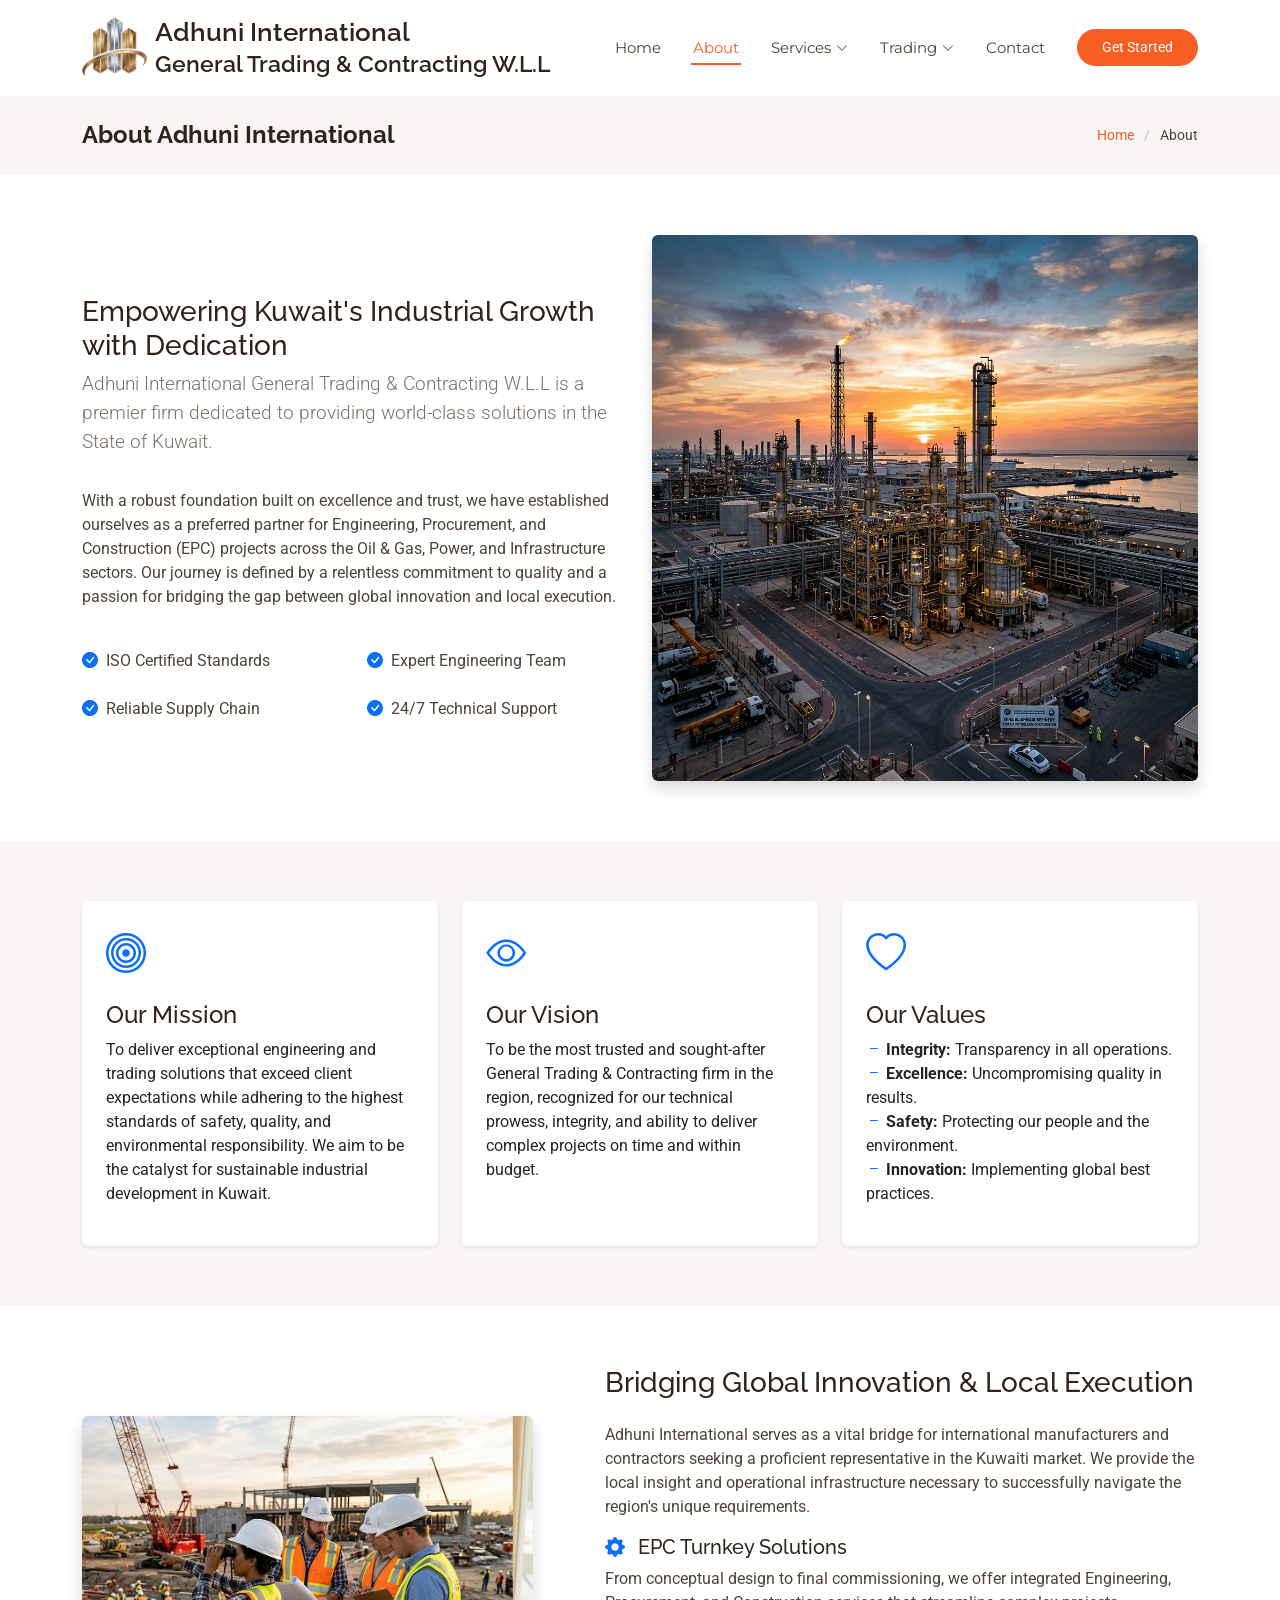
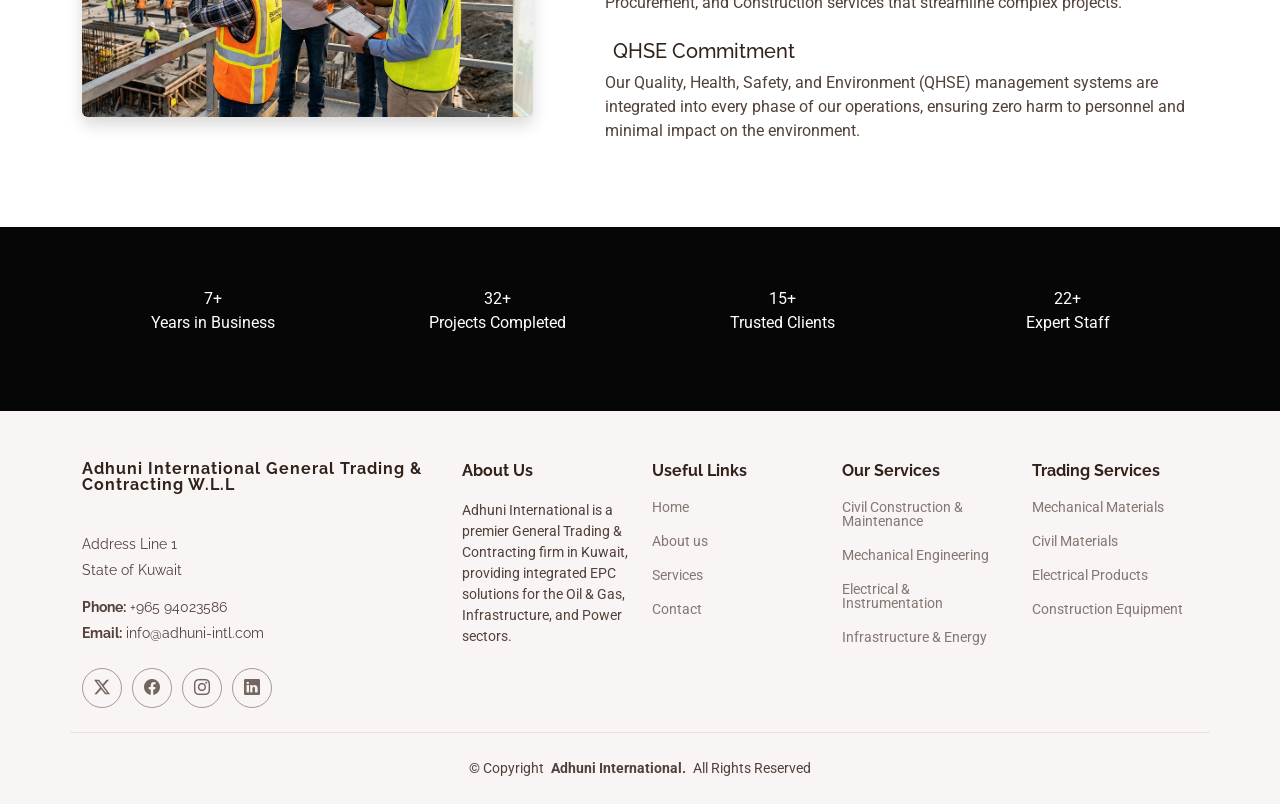
==== about.html @ 14bbf76d "Added About page, services page, contact page, Readme etc." ====
<!DOCTYPE html>
<html lang="en">

<head>
  <meta charset="utf-8">
  <meta content="width=device-width, initial-scale=1.0" name="viewport">
  <title>About Us - Adhuni International</title>
  <meta name="description" content="Learn more about Adhuni International, a premier General Trading & Contracting firm in Kuwait specializing in EPC solutions for Oil & Gas, Infrastructure, and Power sectors.">
  <meta name="keywords" content="About Adhuni International, Kuwait Contracting, EPC Solutions, Oil & Gas Kuwait, Engineering Excellence">

  <!-- Favicons -->
  <link href="assets/img/favicon.png" rel="icon">
  <link href="assets/img/Adhuni International logo icon.png" rel="apple-touch-icon">

  <!-- Fonts -->
  <link href="https://fonts.googleapis.com" rel="preconnect">
  <link href="https://fonts.gstatic.com" rel="preconnect" crossorigin>
  <link href="https://fonts.googleapis.com/css2?family=Roboto:ital,wght@0,100;0,300;0,400;0,500;0,700;0,900;1,100;1,300;1,400;1,500;1,700;1,900&family=Montserrat:ital,wght@0,100;0,200;0,300;0,400;0,500;0,600;0,700;0,800;0,900;1,100;1,200;1,300;1,400;1,500;1,600;1,700;1,800;1,900&family=Raleway:ital,wght@0,100;0,200;0,300;0,400;0,500;0,600;0,700;0,800;0,900;1,100;1,200;1,300;1,400;1,500;1,600;1,700;1,800;1,900&display=swap" rel="stylesheet">

  <!-- Vendor CSS Files -->
  <link href="assets/vendor/bootstrap/css/bootstrap.min.css" rel="stylesheet">
  <link href="assets/vendor/bootstrap-icons/bootstrap-icons.css" rel="stylesheet">
  <link href="assets/vendor/aos/aos.css" rel="stylesheet">
  <link href="assets/vendor/swiper/swiper-bundle.min.css" rel="stylesheet">

  <!-- Main CSS File -->
  <link href="assets/css/main.css" rel="stylesheet">

  <!-- =======================================================
  * Template Name: Scout
  * Template URL: https://bootstrapmade.com/scout-bootstrap-multipurpose-template/
  * Updated: May 05 2025 with Bootstrap v5.3.5
  * Author: BootstrapMade.com
  * License: https://bootstrapmade.com/license/
  ======================================================== -->
</head>

<body class="about-page">

  <header id="header" class="header d-flex align-items-center sticky-top">
    <div class="container-fluid container-xl position-relative d-flex align-items-center">

      <a href="index.html" class="logo d-flex align-items-center me-auto">
        <img src="assets/img/Adhuni International logo icon.png" alt="">
        <h1 class="sitename">Adhuni International <br/> <small>General Trading & Contracting W.L.L</small></h1>
      </a>

      <nav id="navmenu" class="navmenu">
        <ul>
          <li><a href="index.html">Home</a></li>
          <li><a href="about.html" class="active">About</a></li>
          <li class="dropdown"><a href="service-details.html"><span>Services</span> <i class="bi bi-chevron-down toggle-dropdown"></i></a>
            <ul>
              <li><a href="service-details.html#civil">Civil Construction & Maintenance</a></li>
              <li><a href="service-details.html#mechanical">Mechanical & Industrial Engineering</a></li>
              <li><a href="service-details.html#electrical">Electrical & Instrumentation</a></li>
              <li><a href="service-details.html#infrastructure">Infrastructure & Energy</a></li>
            </ul>
          </li>
          <li class="dropdown"><a href="trading.html#how-we-work"><span>Trading</span> <i class="bi bi-chevron-down toggle-dropdown"></i></a>
            <ul>
              <li><a href="trading.html">Mechanical Materials</a></li>
              <li><a href="trading.html">Civil Materials</a></li>
              <li><a href="trading.html">Electrical Products</a></li>
              <li><a href="trading.html">Construction Equipment</a></li>
            </ul>
          </li>
          <li><a href="contact.html">Contact</a></li>
        </ul>
        <i class="mobile-nav-toggle d-xl-none bi bi-list"></i>
      </nav>

      <a class="btn-getstarted" href="contact.html">Get Started</a>

    </div>
  </header>

  <main class="main">

    <!-- Page Title -->
    <div class="page-title light-background">
      <div class="container d-lg-flex justify-content-between align-items-center">
        <h1 class="mb-2 mb-lg-0">About Adhuni International</h1>
        <nav class="breadcrumbs">
          <ol>
            <li><a href="index.html">Home</a></li>
            <li class="current">About</li>
          </ol>
        </nav>
      </div>
    </div><!-- End Page Title -->

    <!-- About Section -->
    <section id="about-details" class="about section">
      <div class="container">
        <div class="row align-items-center gy-5">
          <div class="col-lg-6" data-aos="fade-up" data-aos-delay="100">
            <div class="content">
              <h3>Empowering Kuwait's Industrial Growth with Dedication</h3>
              <p class="lead">Adhuni International General Trading & Contracting W.L.L is a premier firm dedicated to providing world-class solutions in the State of Kuwait.</p>
              <p>With a robust foundation built on excellence and trust, we have established ourselves as a preferred partner for Engineering, Procurement, and Construction (EPC) projects across the Oil & Gas, Power, and Infrastructure sectors. Our journey is defined by a relentless commitment to quality and a passion for bridging the gap between global innovation and local execution.</p>
              
              <div class="row g-4 mt-2">
                <div class="col-md-6">
                  <div class="feature-item d-flex align-items-center">
                    <i class="bi bi-check-circle-fill text-primary me-2"></i>
                    <span>ISO Certified Standards</span>
                  </div>
                </div>
                <div class="col-md-6">
                  <div class="feature-item d-flex align-items-center">
                    <i class="bi bi-check-circle-fill text-primary me-2"></i>
                    <span>Expert Engineering Team</span>
                  </div>
                </div>
                <div class="col-md-6">
                  <div class="feature-item d-flex align-items-center">
                    <i class="bi bi-check-circle-fill text-primary me-2"></i>
                    <span>Reliable Supply Chain</span>
                  </div>
                </div>
                <div class="col-md-6">
                  <div class="feature-item d-flex align-items-center">
                    <i class="bi bi-check-circle-fill text-primary me-2"></i>
                    <span>24/7 Technical Support</span>
                  </div>
                </div>
              </div>
            </div>
          </div>
          <div class="col-lg-6" data-aos="fade-up" data-aos-delay="200">
            <div class="about-image-stack">
              <img src="assets/img/about/about-square-13.webp" alt="Adhuni Infrastructure" class="img-fluid rounded shadow w-100">
            </div>
          </div>
        </div>
      </div>
    </section>

    <!-- Mission & Vision Section -->
    <section id="mission-vision" class="mission-vision section light-background">
      <div class="container">
        <div class="row gy-4">
          <div class="col-lg-4" data-aos="fade-up" data-aos-delay="100">
            <div class="card border-0 shadow-sm h-100 p-4">
              <div class="icon-box mb-3">
                <i class="bi bi-bullseye fs-1 text-primary"></i>
              </div>
              <h4>Our Mission</h4>
              <p>To deliver exceptional engineering and trading solutions that exceed client expectations while adhering to the highest standards of safety, quality, and environmental responsibility. We aim to be the catalyst for sustainable industrial development in Kuwait.</p>
            </div>
          </div>
          <div class="col-lg-4" data-aos="fade-up" data-aos-delay="200">
            <div class="card border-0 shadow-sm h-100 p-4">
              <div class="icon-box mb-3">
                <i class="bi bi-eye fs-1 text-primary"></i>
              </div>
              <h4>Our Vision</h4>
              <p>To be the most trusted and sought-after General Trading & Contracting firm in the region, recognized for our technical prowess, integrity, and ability to deliver complex projects on time and within budget.</p>
            </div>
          </div>
          <div class="col-lg-4" data-aos="fade-up" data-aos-delay="300">
            <div class="card border-0 shadow-sm h-100 p-4">
              <div class="icon-box mb-3">
                <i class="bi bi-heart fs-1 text-primary"></i>
              </div>
              <h4>Our Values</h4>
              <ul class="list-unstyled">
                <li><i class="bi bi-dash text-primary"></i> <strong>Integrity:</strong> Transparency in all operations.</li>
                <li><i class="bi bi-dash text-primary"></i> <strong>Excellence:</strong> Uncompromising quality in results.</li>
                <li><i class="bi bi-dash text-primary"></i> <strong>Safety:</strong> Protecting our people and the environment.</li>
                <li><i class="bi bi-dash text-primary"></i> <strong>Innovation:</strong> Implementing global best practices.</li>
              </ul>
            </div>
          </div>
        </div>
      </div>
    </section>

    <!-- Detailed Overview Section -->
    <section id="detailed-overview" class="section">
        <div class="container">
            <div class="row gy-5 align-items-center">
                <div class="col-lg-5 order-2 order-lg-1" data-aos="fade-right">
                    <img src="assets/img/about/about-15.webp" class="img-fluid rounded shadow" alt="Engineering Support">
                </div>
                <div class="col-lg-7 order-1 order-lg-2" data-aos="fade-left">
                    <div class="ps-lg-5">
                        <h3>Bridging Global Innovation & Local Execution</h3>
                        <div class="divider mb-4"></div>
                        <p>Adhuni International serves as a vital bridge for international manufacturers and contractors seeking a proficient representative in the Kuwaiti market. We provide the local insight and operational infrastructure necessary to successfully navigate the region's unique requirements.</p>
                        
                        <div class="overview-item mb-4">
                            <h5><i class="bi bi-gear-fill text-primary me-2"></i> EPC Turnkey Solutions</h5>
                            <p>From conceptual design to final commissioning, we offer integrated Engineering, Procurement, and Construction services that streamline complex projects.</p>
                        </div>
                        
                        <div class="overview-item mb-4">
                            <h5><i class="bi bi-shield-check-fill text-primary me-2"></i> QHSE Commitment</h5>
                            <p>Our Quality, Health, Safety, and Environment (QHSE) management systems are integrated into every phase of our operations, ensuring zero harm to personnel and minimal impact on the environment.</p>
                        </div>
                    </div>
                </div>
            </div>
        </div>
    </section>

    <!-- Stats Section -->
    <section id="stats" class="stats section dark-background">
      <img src="assets/img/about-square-13.webp" alt="" data-aos="fade-in" style="display: none;">
      <div class="container position-relative" data-aos="fade-up" data-aos-delay="100">
        <div class="row gy-4">
          <div class="col-lg-3 col-md-6">
            <div class="stats-item text-center w-100 h-100">
              <span data-purecounter-start="0" data-purecounter-end="15" data-purecounter-duration="1" class="purecounter"></span>+
              <p>Years in Business</p>
            </div>
          </div>
          <div class="col-lg-3 col-md-6">
            <div class="stats-item text-center w-100 h-100">
              <span data-purecounter-start="0" data-purecounter-end="70" data-purecounter-duration="1" class="purecounter"></span>+
              <p>Projects Completed</p>
            </div>
          </div>
          <div class="col-lg-3 col-md-6">
            <div class="stats-item text-center w-100 h-100">
              <span data-purecounter-start="0" data-purecounter-end="33" data-purecounter-duration="1" class="purecounter"></span>+
              <p>Trusted Clients</p>
            </div>
          </div>
          <div class="col-lg-3 col-md-6">
            <div class="stats-item text-center w-100 h-100">
              <span data-purecounter-start="0" data-purecounter-end="50" data-purecounter-duration="1" class="purecounter"></span>+
              <p>Expert Staff</p>
            </div>
          </div>
        </div>
      </div>
    </section>

  </main>

  <footer id="footer" class="footer position-relative light-background">

    <div class="container footer-top">
      <div class="row gy-4">
        <div class="col-lg-4 col-md-6 footer-about">
          <a href="index.html" class="logo d-flex align-items-center">
            <span class="sitename" style="font-size: medium;">Adhuni International General Trading & Contracting W.L.L</span>
          </a>
          <div class="footer-contact pt-3">
            <p>Address Line 1</p>
            <p>State of Kuwait</p>
            <p class="mt-3"><strong>Phone:</strong> <span>+965 94023586</span></p>
            <p><strong>Email:</strong> <span>info@adhuni-intl.com</span></p>
          </div>
          <div class="social-links d-flex mt-4">
            <a href=""><i class="bi bi-twitter-x"></i></a>
            <a href=""><i class="bi bi-facebook"></i></a>
            <a href=""><i class="bi bi-instagram"></i></a>
            <a href=""><i class="bi bi-linkedin"></i></a>
          </div>
        </div>

        <div class="col-lg-2 col-md-3 footer-links">
          <h4>About Us</h4>
          <p>Adhuni International is a premier General Trading & Contracting firm in Kuwait, providing integrated EPC solutions for the Oil & Gas, Infrastructure, and Power sectors.</p>
        </div>

        <div class="col-lg-2 col-md-3 footer-links">
          <h4>Useful Links</h4>
          <ul>
            <li><a href="index.html">Home</a></li>
            <li><a href="about.html">About us</a></li>
            <li><a href="service-details.html">Services</a></li>
            <li><a href="index.html#contact">Contact</a></li>
          </ul>
        </div>

        <div class="col-lg-2 col-md-3 footer-links">
          <h4>Our Services</h4>
          <ul>
            <li><a href="service-details.html#civil">Civil Construction & Maintenance</a></li>
            <li><a href="service-details.html#mechanical">Mechanical Engineering</a></li>
            <li><a href="service-details.html#electrical">Electrical & Instrumentation</a></li>
            <li><a href="service-details.html#infrastructure">Infrastructure & Energy</a></li>
          </ul>
        </div>

        <div class="col-lg-2 col-md-3 footer-links">
          <h4>Trading Services</h4>
          <ul>
            <li><a href="trading.html">Mechanical Materials</a></li>
            <li><a href="trading.html">Civil Materials</a></li>
            <li><a href="trading.html">Electrical Products</a></li>
            <li><a href="trading.html">Construction Equipment</a></li>
          </ul>
        </div>

      </div>
    </div>

    <div class="container copyright text-center mt-4">
      <p>© <span>Copyright</span> <strong class="px-1 sitename">Adhuni International.</strong> <span>All Rights Reserved</span></p>
    </div>

  </footer>

  <!-- Scroll Top -->
  <a href="#" id="scroll-top" class="scroll-top d-flex align-items-center justify-content-center"><i class="bi bi-arrow-up-short"></i></a>

  <!-- Vendor JS Files -->
  <script src="assets/vendor/bootstrap/js/bootstrap.bundle.min.js"></script>
  <script src="assets/vendor/php-email-form/validate.js"></script>
  <script src="assets/vendor/aos/aos.js"></script>
  <script src="assets/vendor/purecounter/purecounter_vanilla.js"></script>
  <script src="assets/vendor/swiper/swiper-bundle.min.js"></script>

  <!-- Main JS File -->
  <script src="assets/js/main.js"></script>

</body>

</html>
---- assets/css/main.css ----
/**
* Template Name: Scout
* Template URL: https://bootstrapmade.com/scout-bootstrap-multipurpose-template/
* Updated: May 05 2025 with Bootstrap v5.3.5
* Author: BootstrapMade.com
* License: https://bootstrapmade.com/license/
*/

/*--------------------------------------------------------------
# Font & Color Variables
# Help: https://bootstrapmade.com/color-system/
--------------------------------------------------------------*/
/* Fonts */
:root {
  --default-font: "Roboto",  system-ui, -apple-system, "Segoe UI", Roboto, "Helvetica Neue", Arial, "Noto Sans", "Liberation Sans", sans-serif, "Apple Color Emoji", "Segoe UI Emoji", "Segoe UI Symbol", "Noto Color Emoji";
  --heading-font: "Raleway",  sans-serif;
  --nav-font: "Montserrat",  sans-serif;
}

/* Global Colors - The following color variables are used throughout the website. Updating them here will change the color scheme of the entire website */
:root { 
  --background-color: #ffffff; /* Background color for the entire website, including individual sections */
  --default-color: #52413a; /* Default color used for the majority of the text content across the entire website */
  --heading-color: #31221c; /* Color for headings, subheadings and title throughout the website */
  --accent-color: #f85d23; /* Accent color that represents your brand on the website. It's used for buttons, links, and other elements that need to stand out */
  --surface-color: #ffffff; /* The surface color is used as a background of boxed elements within sections, such as cards, icon boxes, or other elements that require a visual separation from the global background. */
  --contrast-color: #ffffff; /* Contrast color for text, ensuring readability against backgrounds of accent, heading, or default colors. */
}

/* Nav Menu Colors - The following color variables are used specifically for the navigation menu. They are separate from the global colors to allow for more customization options */
:root {
  --nav-color: #52413a;  /* The default color of the main navmenu links */
  --nav-hover-color: #f85d23; /* Applied to main navmenu links when they are hovered over or active */
  --nav-mobile-background-color: #ffffff; /* Used as the background color for mobile navigation menu */
  --nav-dropdown-background-color: #ffffff; /* Used as the background color for dropdown items that appear when hovering over primary navigation items */
  --nav-dropdown-color: #52413a; /* Used for navigation links of the dropdown items in the navigation menu. */
  --nav-dropdown-hover-color: #f85d23; /* Similar to --nav-hover-color, this color is applied to dropdown navigation links when they are hovered over. */
}

/* Color Presets - These classes override global colors when applied to any section or element, providing reuse of the sam color scheme. */

.light-background {
  --background-color: #f8f5f4;
  --surface-color: #ffffff;
}

.dark-background {
  --background-color: #060606;
  --default-color: #ffffff;
  --heading-color: #ffffff;
  --surface-color: #343333;
  --contrast-color: #ffffff;
}

/* Smooth scroll */
:root {
  scroll-behavior: smooth;
}

/*--------------------------------------------------------------
# General Styling & Shared Classes
--------------------------------------------------------------*/
body {
  color: var(--default-color);
  background-color: var(--background-color);
  font-family: var(--default-font);
}

a {
  color: var(--accent-color);
  text-decoration: none;
  transition: 0.3s;
}

a:hover {
  color: color-mix(in srgb, var(--accent-color), transparent 25%);
  text-decoration: none;
}

h1,
h2,
h3,
h4,
h5,
h6 {
  color: var(--heading-color);
  font-family: var(--heading-font);
}

/* PHP Email Form Messages
------------------------------*/
.php-email-form .error-message {
  display: none;
  background: #df1529;
  color: #ffffff;
  text-align: left;
  padding: 15px;
  margin-bottom: 24px;
  font-weight: 600;
}

.php-email-form .sent-message {
  display: none;
  color: #ffffff;
  background: #059652;
  text-align: center;
  padding: 15px;
  margin-bottom: 24px;
  font-weight: 600;
}

.php-email-form .loading {
  display: none;
  background: var(--surface-color);
  text-align: center;
  padding: 15px;
  margin-bottom: 24px;
}

.php-email-form .loading:before {
  content: "";
  display: inline-block;
  border-radius: 50%;
  width: 24px;
  height: 24px;
  margin: 0 10px -6px 0;
  border: 3px solid var(--accent-color);
  border-top-color: var(--surface-color);
  animation: php-email-form-loading 1s linear infinite;
}

@keyframes php-email-form-loading {
  0% {
    transform: rotate(0deg);
  }

  100% {
    transform: rotate(360deg);
  }
}

/*--------------------------------------------------------------
# Global Header
--------------------------------------------------------------*/
.header {
  color: var(--default-color);
  background-color: var(--background-color);
  padding: 15px 0;
  transition: all 0.5s;
  z-index: 997;
}

.header .logo {
  line-height: 1;
}

.header .logo img {
  max-height: 66px;
  margin-right: 8px;
}

.header .logo h1 {
  font-size: 26px;
  margin: 0;
  font-weight: 600;
  color: var(--heading-color);
}

.header .btn-getstarted,
.header .btn-getstarted:focus {
  color: var(--contrast-color);
  background: var(--accent-color);
  font-size: 14px;
  padding: 8px 25px;
  margin: 0 0 0 30px;
  border-radius: 50px;
  transition: 0.3s;
}

.header .btn-getstarted:hover,
.header .btn-getstarted:focus:hover {
  color: var(--contrast-color);
  background: color-mix(in srgb, var(--accent-color), transparent 15%);
}

@media (max-width: 1200px) {
  .header .logo {
    order: 1;
  }

  .header .btn-getstarted {
    order: 2;
    margin: 0 15px 0 0;
    padding: 6px 15px;
  }

  .header .navmenu {
    order: 3;
  }
}

/* Global Header on Scroll
------------------------------*/
.scrolled .header {
  --background-color: rgba(244, 239, 237, 0.95);
}

/*--------------------------------------------------------------
# Navigation Menu
--------------------------------------------------------------*/
/* Desktop Navigation */
@media (min-width: 1200px) {
  .navmenu {
    padding: 0;
  }

  .navmenu ul {
    margin: 0;
    padding: 0;
    display: flex;
    list-style: none;
    align-items: center;
  }

  .navmenu li {
    position: relative;
  }

  .navmenu>ul>li {
    white-space: nowrap;
    padding: 15px 14px;
  }

  .navmenu>ul>li:last-child {
    padding-right: 0;
  }

  .navmenu a,
  .navmenu a:focus {
    color: var(--nav-color);
    font-size: 15px;
    padding: 0 2px;
    font-family: var(--nav-font);
    font-weight: 400;
    display: flex;
    align-items: center;
    justify-content: space-between;
    white-space: nowrap;
    transition: 0.3s;
    position: relative;
  }

  .navmenu a i,
  .navmenu a:focus i {
    font-size: 12px;
    line-height: 0;
    margin-left: 5px;
    transition: 0.3s;
  }

  .navmenu>ul>li>a:before {
    content: "";
    position: absolute;
    width: 100%;
    height: 2px;
    bottom: -6px;
    left: 0;
    background-color: var(--accent-color);
    visibility: hidden;
    width: 0px;
    transition: all 0.3s ease-in-out 0s;
  }

  .navmenu a:hover:before,
  .navmenu li:hover>a:before,
  .navmenu .active:before {
    visibility: visible;
    width: 100%;
  }

  .navmenu li:hover>a,
  .navmenu .active,
  .navmenu .active:focus {
    color: var(--nav-hover-color);
  }

  .navmenu .dropdown ul {
    margin: 0;
    padding: 10px 0;
    background: var(--nav-dropdown-background-color);
    display: block;
    position: absolute;
    visibility: hidden;
    left: 14px;
    top: 130%;
    opacity: 0;
    transition: 0.3s;
    border-radius: 4px;
    z-index: 99;
    box-shadow: 0px 0px 30px rgba(0, 0, 0, 0.1);
  }

  .navmenu .dropdown ul li {
    min-width: 200px;
  }

  .navmenu .dropdown ul a {
    padding: 10px 20px;
    font-size: 15px;
    text-transform: none;
    color: var(--nav-dropdown-color);
  }

  .navmenu .dropdown ul a i {
    font-size: 12px;
  }

  .navmenu .dropdown ul a:hover,
  .navmenu .dropdown ul .active:hover,
  .navmenu .dropdown ul li:hover>a {
    color: var(--nav-dropdown-hover-color);
  }

  .navmenu .dropdown:hover>ul {
    opacity: 1;
    top: 100%;
    visibility: visible;
  }

  .navmenu .dropdown .dropdown ul {
    top: 0;
    left: -90%;
    visibility: hidden;
  }

  .navmenu .dropdown .dropdown:hover>ul {
    opacity: 1;
    top: 0;
    left: -100%;
    visibility: visible;
  }
}

/* Mobile Navigation */
@media (max-width: 1199px) {
  .mobile-nav-toggle {
    color: var(--nav-color);
    font-size: 28px;
    line-height: 0;
    margin-right: 10px;
    cursor: pointer;
    transition: color 0.3s;
  }

  .navmenu {
    padding: 0;
    z-index: 9997;
  }

  .navmenu ul {
    display: none;
    list-style: none;
    position: absolute;
    inset: 60px 20px 20px 20px;
    padding: 10px 0;
    margin: 0;
    border-radius: 6px;
    background-color: var(--nav-mobile-background-color);
    border: 1px solid color-mix(in srgb, var(--default-color), transparent 90%);
    box-shadow: none;
    overflow-y: auto;
    transition: 0.3s;
    z-index: 9998;
  }

  .navmenu a,
  .navmenu a:focus {
    color: var(--nav-dropdown-color);
    padding: 10px 20px;
    font-family: var(--nav-font);
    font-size: 17px;
    font-weight: 500;
    display: flex;
    align-items: center;
    justify-content: space-between;
    white-space: nowrap;
    transition: 0.3s;
  }

  .navmenu a i,
  .navmenu a:focus i {
    font-size: 12px;
    line-height: 0;
    margin-left: 5px;
    width: 30px;
    height: 30px;
    display: flex;
    align-items: center;
    justify-content: center;
    border-radius: 50%;
    transition: 0.3s;
    background-color: color-mix(in srgb, var(--accent-color), transparent 90%);
  }

  .navmenu a i:hover,
  .navmenu a:focus i:hover {
    background-color: var(--accent-color);
    color: var(--contrast-color);
  }

  .navmenu a:hover,
  .navmenu .active,
  .navmenu .active:focus {
    color: var(--nav-dropdown-hover-color);
  }

  .navmenu .active i,
  .navmenu .active:focus i {
    background-color: var(--accent-color);
    color: var(--contrast-color);
    transform: rotate(180deg);
  }

  .navmenu .dropdown ul {
    position: static;
    display: none;
    z-index: 99;
    padding: 10px 0;
    margin: 10px 20px;
    background-color: var(--nav-dropdown-background-color);
    transition: all 0.5s ease-in-out;
  }

  .navmenu .dropdown ul ul {
    background-color: rgba(33, 37, 41, 0.1);
  }

  .navmenu .dropdown>.dropdown-active {
    display: block;
    background-color: rgba(33, 37, 41, 0.03);
  }

  .mobile-nav-active {
    overflow: hidden;
  }

  .mobile-nav-active .mobile-nav-toggle {
    color: #fff;
    position: absolute;
    font-size: 32px;
    top: 15px;
    right: 15px;
    margin-right: 0;
    z-index: 9999;
  }

  .mobile-nav-active .navmenu {
    position: fixed;
    overflow: hidden;
    inset: 0;
    background: rgba(33, 37, 41, 0.8);
    transition: 0.3s;
  }

  .mobile-nav-active .navmenu>ul {
    display: block;
  }
}

/*--------------------------------------------------------------
# Global Footer
--------------------------------------------------------------*/
.footer {
  color: var(--default-color);
  background-color: var(--background-color);
  font-size: 14px;
  position: relative;
}

.footer .footer-top {
  padding-top: 50px;
}

.footer .footer-about .logo {
  line-height: 1;
  margin-bottom: 25px;
}

.footer .footer-about .logo img {
  max-height: 40px;
  margin-right: 6px;
}

.footer .footer-about .logo span {
  color: var(--heading-color);
  font-family: var(--heading-font);
  font-size: 26px;
  font-weight: 700;
  letter-spacing: 1px;
}

.footer .footer-about p {
  font-size: 14px;
  font-family: var(--heading-font);
}

.footer .social-links a {
  display: flex;
  align-items: center;
  justify-content: center;
  width: 40px;
  height: 40px;
  border-radius: 50%;
  border: 1px solid color-mix(in srgb, var(--default-color), transparent 50%);
  font-size: 16px;
  color: color-mix(in srgb, var(--default-color), transparent 20%);
  margin-right: 10px;
  transition: 0.3s;
}

.footer .social-links a:hover {
  color: var(--accent-color);
  border-color: var(--accent-color);
}

.footer h4 {
  font-size: 16px;
  font-weight: bold;
  position: relative;
  padding-bottom: 12px;
}

.footer .footer-links {
  margin-bottom: 30px;
}

.footer .footer-links ul {
  list-style: none;
  padding: 0;
  margin: 0;
}

.footer .footer-links ul i {
  padding-right: 2px;
  font-size: 12px;
  line-height: 0;
}

.footer .footer-links ul li {
  padding: 10px 0;
  display: flex;
  align-items: center;
}

.footer .footer-links ul li:first-child {
  padding-top: 0;
}

.footer .footer-links ul a {
  color: color-mix(in srgb, var(--default-color), transparent 30%);
  display: inline-block;
  line-height: 1;
}

.footer .footer-links ul a:hover {
  color: var(--accent-color);
}

.footer .footer-contact p {
  margin-bottom: 5px;
}

.footer .copyright {
  padding: 25px 0;
  border-top: 1px solid color-mix(in srgb, var(--default-color), transparent 90%);
}

.footer .copyright p {
  margin-bottom: 0;
}

.footer .credits {
  margin-top: 8px;
  font-size: 13px;
}

/*--------------------------------------------------------------
# Scroll Top Button
--------------------------------------------------------------*/
.scroll-top {
  position: fixed;
  visibility: hidden;
  opacity: 0;
  right: 15px;
  bottom: -15px;
  z-index: 99999;
  background-color: var(--accent-color);
  width: 44px;
  height: 44px;
  border-radius: 50px;
  transition: all 0.4s;
}

.scroll-top i {
  font-size: 24px;
  color: var(--contrast-color);
  line-height: 0;
}

.scroll-top:hover {
  background-color: color-mix(in srgb, var(--accent-color), transparent 20%);
  color: var(--contrast-color);
}

.scroll-top.active {
  visibility: visible;
  opacity: 1;
  bottom: 15px;
}

/*--------------------------------------------------------------
# Disable aos animation delay on mobile devices
--------------------------------------------------------------*/
@media screen and (max-width: 768px) {
  [data-aos-delay] {
    transition-delay: 0 !important;
  }
}

/*--------------------------------------------------------------
# Global Page Titles & Breadcrumbs
--------------------------------------------------------------*/
.page-title {
  color: var(--default-color);
  background-color: var(--background-color);
  padding: 25px 0;
  position: relative;
}

.page-title h1 {
  font-size: 24px;
  font-weight: 700;
}

.page-title .breadcrumbs ol {
  display: flex;
  flex-wrap: wrap;
  list-style: none;
  padding: 0;
  margin: 0;
  font-size: 14px;
  font-weight: 400;
}

.page-title .breadcrumbs ol li+li {
  padding-left: 10px;
}

.page-title .breadcrumbs ol li+li::before {
  content: "/";
  display: inline-block;
  padding-right: 10px;
  color: color-mix(in srgb, var(--default-color), transparent 70%);
}

/*--------------------------------------------------------------
# Global Sections
--------------------------------------------------------------*/
section,
.section {
  color: var(--default-color);
  background-color: var(--background-color);
  padding: 60px 0;
  scroll-margin-top: 82px;
  overflow: clip;
}

@media (max-width: 1199px) {

  section,
  .section {
    scroll-margin-top: 63px;
  }
}

/*--------------------------------------------------------------
# Global Section Titles
--------------------------------------------------------------*/
.section-title {
  text-align: center;
  padding-bottom: 60px;
  position: relative;
}

.section-title h2 {
  font-size: 32px;
  font-weight: 700;
  margin-bottom: 20px;
  padding-bottom: 20px;
  position: relative;
}

.section-title h2:after {
  content: "";
  position: absolute;
  display: block;
  width: 50px;
  height: 3px;
  background: var(--accent-color);
  left: 0;
  right: 0;
  bottom: 0;
  margin: auto;
}

.section-title p {
  margin-bottom: 0;
}

/*--------------------------------------------------------------
# Hero Section
--------------------------------------------------------------*/
.hero {
  padding: 80px 0;
}

.hero .hero-content {
  margin-bottom: 2rem;
}

@media (min-width: 992px) {
  .hero .hero-content {
    margin-bottom: 0;
  }
}

.hero .hero-tag {
  display: inline-flex;
  align-items: center;
  background-color: color-mix(in srgb, var(--accent-color), transparent 90%);
  padding: 0.5rem 1rem;
  border-radius: 50px;
  margin-bottom: 1rem;
}

.hero .hero-tag i {
  color: var(--accent-color);
  margin-right: 0.5rem;
}

.hero .hero-tag span {
  color: var(--accent-color);
  font-weight: 600;
}

.hero h1 {
  font-size: 2.5rem;
  font-weight: 700;
  margin-bottom: 1rem;
}

.hero h1 .highlight {
  color: var(--accent-color);
}

@media (min-width: 992px) {
  .hero h1 {
    font-size: 3.5rem;
  }
}

.hero .lead {
  color: color-mix(in srgb, var(--default-color), transparent 25%);
  margin-bottom: 1.5rem;
}

.hero .hero-features {
  list-style: none;
  padding-left: 0;
  margin-bottom: 2rem;
}

.hero .hero-features li {
  margin-bottom: 0.5rem;
  display: flex;
  align-items: center;
}

.hero .hero-features li i {
  color: var(--accent-color);
  margin-right: 0.5rem;
}

.hero .hero-cta {
  display: flex;
  flex-wrap: wrap;
  gap: 1rem;
}

.hero .hero-cta .btn-primary {
  background-color: var(--accent-color);
  border-color: var(--accent-color);
  color: var(--contrast-color);
  padding: 0.75rem 1.5rem;
  font-weight: 600;
  transition: all 0.3s ease;
}

.hero .hero-cta .btn-primary:hover {
  background-color: color-mix(in srgb, var(--accent-color), black 10%);
  border-color: color-mix(in srgb, var(--accent-color), black 10%);
}

.hero .hero-cta .btn-link {
  color: var(--heading-color);
  font-weight: 600;
  text-decoration: none;
  display: inline-flex;
  align-items: center;
}

.hero .hero-cta .btn-link i {
  margin-right: 0.5rem;
}

.hero .hero-cta .btn-link:hover {
  color: var(--accent-color);
}

.hero .hero-image-wrapper {
  position: relative;
  padding: 0 40px;
}

.hero .hero-image-wrapper .hero-image {
  border-radius: 10px;
}

.hero .hero-image-wrapper .stat-card {
  position: absolute;
  background-color: var(--surface-color);
  padding: 1rem;
  border-radius: 8px;
  box-shadow: 0 5px 15px rgba(0, 0, 0, 0.1);
  display: flex;
  flex-direction: column;
  align-items: flex-start;
  min-width: 150px;
}

.hero .hero-image-wrapper .stat-card.top-right {
  top: 40px;
  right: 0px;
}

.hero .hero-image-wrapper .stat-card.bottom-left {
  bottom: 40px;
  left: 0px;
}

.hero .hero-image-wrapper .stat-card .stat-value {
  font-size: 1.5rem;
  font-weight: 700;
  color: var(--accent-color);
  margin-bottom: 0.25rem;
}

.hero .hero-image-wrapper .stat-card .stat-label {
  font-size: 0.875rem;
  color: var(--heading-color);
  margin-bottom: 0.5rem;
}

.hero .hero-image-wrapper .stat-card .stat-icon {
  align-self: flex-end;
  font-size: 1.25rem;
  color: color-mix(in srgb, var(--accent-color), transparent 50%);
}

@media (max-width: 575px) {
  .hero .hero-image-wrapper {
    padding: 0;
  }

  .hero .hero-image-wrapper .stat-card {
    position: relative;
  }

  .hero .hero-image-wrapper .stat-card.top-right,
  .hero .hero-image-wrapper .stat-card.bottom-left {
    inset: auto;
    margin-top: 30px;
  }
}

/*--------------------------------------------------------------
# About Section
--------------------------------------------------------------*/
.about .section-heading {
  font-size: 2.5rem;
  color: var(--heading-color);
  margin-bottom: 1.5rem;
  position: relative;
  padding-bottom: 1rem;
  font-weight: 700;
}

.about .section-heading:after {
  content: "";
  position: absolute;
  width: 70px;
  height: 3px;
  background: var(--accent-color);
  bottom: 0;
  left: 50%;
  transform: translateX(-50%);
}

.about .lead {
  font-size: 1.2rem;
  color: color-mix(in srgb, var(--default-color), transparent 25%);
  margin-bottom: 2rem;
  max-width: 800px;
  margin-left: auto;
  margin-right: auto;
}

.about .feature-box {
  background: var(--surface-color);
  border-radius: 12px;
  padding: 2.5rem 1.5rem;
  text-align: center;
  height: 100%;
  box-shadow: 0 10px 30px rgba(0, 0, 0, 0.05);
  transition: all 0.3s ease;
  position: relative;
  overflow: hidden;
  z-index: 1;
}

.about .feature-box:before {
  content: "";
  position: absolute;
  bottom: 0;
  left: 0;
  width: 100%;
  height: 0;
  background: color-mix(in srgb, var(--accent-color), transparent 92%);
  z-index: -1;
  transition: height 0.5s cubic-bezier(0.65, 0, 0.35, 1);
  border-radius: 12px;
}

.about .feature-box:hover {
  transform: translateY(-10px);
  box-shadow: none;
}

.about .feature-box:hover:before {
  height: 100%;
}

.about .feature-box:hover .icon-container {
  background: var(--accent-color);
  color: var(--contrast-color);
}

.about .feature-box .icon-container {
  width: 70px;
  height: 70px;
  border-radius: 50%;
  background: color-mix(in srgb, var(--accent-color), transparent 90%);
  color: var(--accent-color);
  display: flex;
  align-items: center;
  justify-content: center;
  margin: 0 auto 1.5rem;
  font-size: 1.8rem;
  transition: all 0.3s ease;
  box-shadow: 0 5px 15px color-mix(in srgb, var(--accent-color), transparent 85%);
}

.about .feature-box h4 {
  font-size: 1.3rem;
  font-weight: 600;
  margin-bottom: 1rem;
  color: var(--heading-color);
}

.about .feature-box p {
  color: color-mix(in srgb, var(--default-color), transparent 25%);
  font-size: 0.95rem;
  line-height: 1.6;
}

.about .about-content-box {
  padding: 2rem;
}

.about .about-content-box h3 {
  font-size: 2rem;
  color: var(--heading-color);
  margin-bottom: 1.5rem;
  font-weight: 700;
  line-height: 1.3;
}

.about .about-content-box p {
  color: color-mix(in srgb, var(--default-color), transparent 20%);
  margin-bottom: 1.5rem;
  line-height: 1.7;
}

.about .about-content-box .progress-item {
  margin-bottom: 1.2rem;
}

.about .about-content-box .progress-item .progress-title {
  font-weight: 600;
  color: var(--heading-color);
  font-size: 1rem;
}

.about .about-content-box .progress-item .progress-percent {
  font-weight: 700;
  color: var(--accent-color);
}

.about .about-content-box .progress-item .progress {
  height: 8px;
  border-radius: 4px;
  background-color: color-mix(in srgb, var(--accent-color), transparent 90%);
  margin-top: 0.5rem;
  overflow: hidden;
}

.about .about-content-box .progress-item .progress .progress-bar {
  background-color: var(--accent-color);
  border-radius: 4px;
}

.about .about-content-box .btn-discover {
  background: var(--accent-color);
  color: var(--contrast-color);
  border: none;
  border-radius: 30px;
  padding: 0.8rem 2rem;
  font-weight: 600;
  transition: all 0.3s;
  position: relative;
  overflow: hidden;
  z-index: 1;
}

.about .about-content-box .btn-discover:before {
  content: "";
  position: absolute;
  top: 0;
  left: 0;
  width: 0;
  height: 100%;
  background: color-mix(in srgb, var(--accent-color), #000 15%);
  transition: width 0.3s ease;
  z-index: -1;
  border-radius: 30px;
}

.about .about-content-box .btn-discover:hover {
  box-shadow: 0 8px 25px color-mix(in srgb, var(--accent-color), transparent 80%);
}

.about .about-content-box .btn-discover:hover:before {
  width: 100%;
}

.about .about-image-grid {
  position: relative;
  height: 540px;
  margin: 0 2rem;
}

.about .about-image-grid .img-grid-main {
  position: absolute;
  top: 0;
  right: 0;
  width: 70%;
  height: 350px;
  object-fit: cover;
  border-radius: 12px;
  box-shadow: 0 15px 30px rgba(0, 0, 0, 0.1);
  z-index: 1;
}

.about .about-image-grid .img-grid-secondary {
  position: absolute;
  bottom: 0;
  right: 30%;
  width: 50%;
  height: 220px;
  object-fit: cover;
  border-radius: 12px;
  box-shadow: 0 15px 30px rgba(0, 0, 0, 0.1);
  z-index: 2;
}

.about .about-image-grid .img-grid-tertiary {
  position: absolute;
  left: 0;
  bottom: 70px;
  width: 40%;
  height: 260px;
  object-fit: cover;
  border-radius: 12px;
  box-shadow: 0 15px 30px rgba(0, 0, 0, 0.1);
  z-index: 3;
}

.about .about-image-grid .experience-badge {
  position: absolute;
  right: 10px;
  bottom: 30px;
  width: 120px;
  height: 120px;
  background: var(--accent-color);
  border-radius: 50%;
  display: flex;
  flex-direction: column;
  align-items: center;
  justify-content: center;
  color: var(--contrast-color);
  box-shadow: 0 10px 25px rgba(0, 0, 0, 0.15);
  z-index: 4;
}

.about .about-image-grid .experience-badge .years {
  font-size: 2.5rem;
  font-weight: 700;
  line-height: 1;
  margin-bottom: 0.2rem;
}

.about .about-image-grid .experience-badge .text {
  font-size: 0.8rem;
  text-align: center;
  max-width: 90px;
  line-height: 1.2;
}

@media (max-width: 1199px) {
  .about .about-image-grid {
    height: 480px;
  }

  .about .about-image-grid .img-grid-main {
    height: 300px;
  }

  .about .about-image-grid .img-grid-secondary {
    height: 200px;
  }

  .about .about-image-grid .img-grid-tertiary {
    height: 220px;
  }
}

@media (max-width: 991px) {
  .about .section-heading {
    font-size: 2.2rem;
  }

  .about .about-content-box {
    padding: 1.5rem;
    margin-top: 2rem;
  }

  .about .about-content-box h3 {
    font-size: 1.8rem;
  }

  .about .about-image-grid {
    height: 450px;
    margin: 0 auto;
    max-width: 500px;
  }

  .about .about-image-grid .experience-badge {
    width: 100px;
    height: 100px;
  }

  .about .about-image-grid .experience-badge .years {
    font-size: 2rem;
  }
}

@media (max-width: 767px) {
  .about .section-heading {
    font-size: 1.8rem;
  }

  .about .feature-box {
    padding: 1.8rem 1rem;
  }

  .about .feature-box .icon-container {
    width: 60px;
    height: 60px;
    font-size: 1.5rem;
  }

  .about .about-image-grid {
    height: 400px;
    margin-bottom: 2rem;
  }

  .about .about-image-grid .img-grid-main {
    width: 75%;
    height: 250px;
  }

  .about .about-image-grid .img-grid-secondary {
    width: 55%;
    height: 180px;
  }

  .about .about-image-grid .img-grid-tertiary {
    width: 40%;
    height: 180px;
  }
}

/*--------------------------------------------------------------
# Stats Section
--------------------------------------------------------------*/
.stats .stats-overview {
  height: 100%;
  padding: 30px;
}

.stats .stats-overview h3 {
  font-size: 32px;
  font-weight: 700;
  margin-bottom: 20px;
  position: relative;
  padding-bottom: 15px;
}

.stats .stats-overview h3::after {
  content: "";
  position: absolute;
  display: block;
  width: 60px;
  height: 4px;
  background: var(--accent-color);
  bottom: 0;
  left: 0;
  right: 0;
  margin: 0 auto;
}

@media (min-width: 992px) {
  .stats .stats-overview h3::after {
    margin: 0;
  }
}

.stats .stats-overview p {
  font-size: 16px;
  color: color-mix(in srgb, var(--default-color), transparent 30%);
  line-height: 1.7;
  margin-bottom: 0;
}

.stats .stats-grid {
  display: grid;
  grid-template-columns: repeat(2, 1fr);
  gap: 20px;
}

.stats .stats-card {
  background: var(--surface-color);
  border-radius: 10px;
  box-shadow: 0 5px 20px rgba(0, 0, 0, 0.05);
  padding: 20px;
  display: flex;
  align-items: center;
  transition: transform 0.3s ease, box-shadow 0.3s ease;
}

.stats .stats-card:hover {
  transform: translateY(-5px);
  box-shadow: 0 8px 25px rgba(0, 0, 0, 0.1);
}

.stats .stats-card .stats-icon {
  display: flex;
  align-items: center;
  justify-content: center;
  width: 60px;
  height: 60px;
  background: color-mix(in srgb, var(--accent-color), transparent 90%);
  border-radius: 50%;
  margin-right: 15px;
  flex-shrink: 0;
}

.stats .stats-card .stats-icon i {
  font-size: 24px;
  color: var(--accent-color);
}

.stats .stats-card .stats-content {
  flex-grow: 1;
}

.stats .stats-card .stats-content .stats-number {
  display: flex;
  align-items: baseline;
}

.stats .stats-card .stats-content .stats-number .purecounter {
  font-size: 32px;
  font-weight: 700;
  color: var(--heading-color);
  margin: 0;
  line-height: 1;
}

.stats .stats-card .stats-content .stats-number .plus {
  font-size: 24px;
  font-weight: 700;
  color: var(--accent-color);
  margin-left: 2px;
}

.stats .stats-card .stats-content p {
  font-size: 14px;
  color: color-mix(in srgb, var(--default-color), transparent 40%);
  margin: 5px 0 0;
  font-weight: 500;
  font-family: var(--heading-font);
}

@media (max-width: 768px) {
  .stats .stats-grid {
    grid-template-columns: 1fr;
    gap: 15px;
  }

  .stats .stats-card {
    padding: 15px;
  }

  .stats .stats-card .stats-icon {
    width: 50px;
    height: 50px;
  }

  .stats .stats-card .stats-icon i {
    font-size: 20px;
  }

  .stats .stats-card .stats-content .stats-number .purecounter {
    font-size: 28px;
  }

  .stats .stats-card .stats-content .stats-number .plus {
    font-size: 20px;
  }
}

/*--------------------------------------------------------------
# Services Section
--------------------------------------------------------------*/
.services {
  padding-top: 60px;
  padding-bottom: 30px;
}

.services .services-row {
  position: relative;
}

.services .services-headline .services-subtitle {
  color: var(--accent-color);
  font-weight: 600;
  margin-bottom: 10px;
  font-size: 18px;
}

.services .services-headline .services-title {
  color: var(--heading-color);
  font-size: 2.5rem;
  line-height: 1.2;
  font-weight: 700;
  margin-bottom: 20px;
}

.services .services-description {
  margin-bottom: 30px;
}

.services .services-description p {
  font-size: 1.1rem;
  line-height: 1.6;
}

.services .services-image-container {
  position: relative;
  margin-bottom: 30px;
}

.services .services-image-container .services-image {
  position: relative;
  overflow: hidden;
  border-radius: 20px;
  height: 460px;
}

.services .services-image-container .services-image img {
  width: 100%;
  height: 100%;
  object-fit: cover;
}

.services .services-grid {
  margin-left: 50px;
}

@media (max-width: 991px) {
  .services .services-grid {
    margin-left: 0;
    margin-top: 70px;
  }
}

.services .service-card {
  background-color: color-mix(in srgb, var(--accent-color), transparent 92%);
  border-radius: 25px;
  padding: 30px 25px;
  margin-bottom: 25px;
  border: 1px solid rgba(154, 154, 154, 0.3);
  transition: all 0.3s ease;
  height: 100%;
}

.services .service-card:hover {
  background-color: var(--accent-color);
  transform: translateY(-5px);
}

.services .service-card:hover .service-icon {
  color: var(--contrast-color);
  transform: scale(0.95);
}

.services .service-card:hover .service-info h3 a,
.services .service-card:hover .service-info p {
  color: var(--contrast-color);
  transform: scale(0.95);
}

.services .service-card:hover .service-content .read-more-btn {
  background-color: color-mix(in srgb, var(--contrast-color), transparent 84%);
  color: var(--contrast-color);
}

.services .service-content .service-icon {
  width: 65px;
  height: 65px;
  line-height: 65px;
  margin: 0 auto;
  font-size: 48px;
  color: var(--heading-color);
  transition: all 0.3s ease;
}

.services .service-content .service-info h3 {
  font-size: 1.4rem;
  margin: 15px 0;
  transition: all 0.3s ease;
}

.services .service-content .service-info h3 a {
  color: var(--heading-color);
  text-decoration: none;
}

.services .service-content .service-info p {
  font-size: 1rem;
  line-height: 1.6;
  margin-bottom: 15px;
  transition: all 0.3s ease;
}

.services .service-content .service-action {
  margin-top: 20px;
}

.services .service-content .service-action .read-more-btn {
  display: inline-block;
  padding: 8px 16px;
  background-color: var(--accent-color);
  color: var(--contrast-color);
  border-radius: 5px;
  font-weight: 600;
  font-size: 0.9rem;
  transition: all 0.3s ease;
}

.services .service-content .service-action .read-more-btn:hover {
  transform: translateX(5px);
}

.services .service-content .service-action .read-more-btn i {
  margin-left: 5px;
}

@media (max-width: 767px) {
  .services .services-headline .services-title {
    font-size: 2rem;
  }

  .services .services-image-container .services-image {
    height: 350px;
  }

  .services .services-image-container .circular-btn {
    bottom: -40px;
    right: 50%;
    transform: translateX(50%);
  }

  .services .services-image-container .circular-btn .circular-link {
    width: 130px;
    height: 130px;
    font-size: 0.9rem;
  }
}

/*--------------------------------------------------------------
# Clients Section
--------------------------------------------------------------*/
.clients {
  overflow-x: hidden;
  padding: 40px 0;
  /* Responsive adjustments */
}

.clients .clients-slider {
  position: relative;
  width: 100%;
  overflow: hidden;
  padding: 20px 0;
}

.clients .clients-slider:not(:last-child) {
  margin-bottom: 20px;
}

.clients .clients-track {
  display: flex;
  width: fit-content;
  animation-duration: 30s;
  animation-timing-function: linear;
  animation-iteration-count: infinite;
}

.clients .clients-track.track-1 {
  animation-name: scroll-left;
}

.clients .clients-track.track-2 {
  animation-name: scroll-right;
}

.clients .clients-track:hover {
  animation-play-state: paused;
}

.clients .clients-slide {
  flex: 0 0 auto;
  width: 200px;
  height: 100px;
  margin: 0 30px;
  display: flex;
  align-items: center;
  justify-content: center;
  background-color: var(--surface-color);
  border-radius: 10px;
  box-shadow: 0 5px 15px rgba(0, 0, 0, 0.05);
  transition: all 0.3s ease;
  position: relative;
  overflow: hidden;
}

.clients .clients-slide::before {
  content: "";
  position: absolute;
  top: 0;
  left: -100%;
  width: 100%;
  height: 100%;
  background: linear-gradient(90deg, transparent, color-mix(in srgb, var(--default-color), transparent 96%), transparent);
  transition: 0.5s;
}

.clients .clients-slide:hover {
  transform: translateY(-5px);
  box-shadow: 0 8px 25px rgba(0, 0, 0, 0.1);
}

.clients .clients-slide:hover::before {
  left: 100%;
}

.clients .clients-slide:hover img {
  filter: none;
  opacity: 1;
}

.clients .clients-slide img {
  max-width: 80%;
  max-height: 60%;
  filter: grayscale(100%);
  opacity: 0.7;
  transition: all 0.3s ease;
}

@keyframes scroll-left {
  0% {
    transform: translateX(0);
  }

  100% {
    transform: translateX(-2080px);
  }
}

@keyframes scroll-right {
  0% {
    transform: translateX(-2080px);
  }

  100% {
    transform: translateX(0);
  }
}

@media (max-width: 991px) {
  .clients .clients-slide {
    width: 180px;
    height: 90px;
    margin: 0 20px;
  }

  @keyframes scroll-left {
    0% {
      transform: translateX(0);
    }

    100% {
      transform: translateX(-1760px);
    }
  }

  @keyframes scroll-right {
    0% {
      transform: translateX(-1760px);
    }

    100% {
      transform: translateX(0);
    }
  }
}

@media (max-width: 767px) {
  .clients .clients-slide {
    width: 150px;
    height: 75px;
    margin: 0 15px;
  }

  @keyframes scroll-left {
    0% {
      transform: translateX(0);
    }

    100% {
      transform: translateX(-1440px);
    }
  }

  @keyframes scroll-right {
    0% {
      transform: translateX(-1440px);
    }

    100% {
      transform: translateX(0);
    }
  }
}

/*--------------------------------------------------------------
# Testimonials Section
--------------------------------------------------------------*/
.testimonials .testimonial-item {
  background-color: var(--surface-color);
  border-radius: 12px;
  padding: 30px;
  margin-bottom: 20px;
  box-shadow: 0 5px 20px rgba(0, 0, 0, 0.05);
  height: 100%;
  transition: transform 0.3s ease, box-shadow 0.3s ease;
}

.testimonials .testimonial-item:hover {
  transform: translateY(-5px);
  box-shadow: 0 8px 25px rgba(0, 0, 0, 0.08);
}

.testimonials .testimonial-item .stars {
  margin-bottom: 15px;
  color: #FFD700;
}

.testimonials .testimonial-item .stars i {
  margin-right: 2px;
}

.testimonials .testimonial-item p {
  font-size: 16px;
  line-height: 1.6;
  margin-bottom: 25px;
  color: var(--default-color);
}

.testimonials .testimonial-item .testimonial-footer {
  display: flex;
  justify-content: space-between;
  align-items: center;
}

.testimonials .testimonial-item .testimonial-footer .testimonial-author {
  display: flex;
  align-items: center;
}

.testimonials .testimonial-item .testimonial-footer .testimonial-author img {
  width: 50px;
  height: 50px;
  border-radius: 50%;
  object-fit: cover;
  margin-right: 15px;
  border: 3px solid color-mix(in srgb, var(--accent-color), transparent 80%);
}

.testimonials .testimonial-item .testimonial-footer .testimonial-author div h5 {
  margin: 0 0 5px;
  font-size: 18px;
  font-weight: 600;
  color: var(--heading-color);
}

.testimonials .testimonial-item .testimonial-footer .testimonial-author div span {
  font-size: 14px;
  color: color-mix(in srgb, var(--default-color), transparent 30%);
}

.testimonials .testimonial-item .testimonial-footer .quote-icon {
  font-size: 36px;
  color: color-mix(in srgb, var(--accent-color), transparent 70%);
  line-height: 1;
}

.testimonials .testimonial-item .testimonial-footer .quote-icon i {
  transform: scaleX(-1);
}

@media (max-width: 768px) {
  .testimonials .testimonial-item {
    padding: 25px 20px;
  }

  .testimonials .testimonial-item p {
    font-size: 15px;
    margin-bottom: 20px;
  }

  .testimonials .testimonial-item .testimonial-footer .testimonial-author img {
    width: 45px;
    height: 45px;
  }

  .testimonials .testimonial-item .testimonial-footer .testimonial-author div h5 {
    font-size: 16px;
  }

  .testimonials .testimonial-item .testimonial-footer .testimonial-author div span {
    font-size: 13px;
  }

  .testimonials .testimonial-item .testimonial-footer .quote-icon {
    font-size: 30px;
  }
}

@media (max-width: 576px) {
  .testimonials .testimonial-item {
    padding: 20px 15px;
  }

  .testimonials .testimonial-item .testimonial-footer .testimonial-author img {
    width: 40px;
    height: 40px;
    margin-right: 10px;
  }
}

/*--------------------------------------------------------------
# How We Work Section
--------------------------------------------------------------*/
.how-we-work .steps-wrapper {
  position: relative;
  padding: 20px 0;
}

.how-we-work .steps-wrapper::before {
  content: "";
  position: absolute;
  width: 2px;
  background-color: color-mix(in srgb, var(--accent-color), transparent 85%);
  top: 0;
  bottom: 0;
  left: 50%;
  transform: translateX(-50%);
}

.how-we-work .step-item {
  margin-bottom: 50px;
  width: 100%;
  position: relative;
}

.how-we-work .step-item:last-child {
  margin-bottom: 0;
}

.how-we-work .step-item:nth-child(even) .step-content {
  flex-direction: row-reverse;
}

.how-we-work .step-content {
  display: flex;
  align-items: center;
  gap: 30px;
}

.how-we-work .step-icon {
  flex-shrink: 0;
  width: 80px;
  height: 80px;
  background-color: var(--surface-color);
  border-radius: 50%;
  display: flex;
  align-items: center;
  justify-content: center;
  position: relative;
  z-index: 1;
  box-shadow: 0 0 20px rgba(0, 0, 0, 0.1);
  border: 2px solid color-mix(in srgb, var(--accent-color), transparent 85%);
  transition: all 0.3s ease-in-out;
}

.how-we-work .step-icon i {
  font-size: 32px;
  color: var(--accent-color);
  transition: transform 0.3s ease-in-out;
}

.how-we-work .step-info {
  flex: 1;
  background-color: var(--surface-color);
  padding: 30px;
  border-radius: 8px;
  box-shadow: 0 5px 25px rgba(0, 0, 0, 0.05);
  transition: transform 0.3s ease-in-out;
}

.how-we-work .step-info:hover {
  transform: translateY(-5px);
}

.how-we-work .step-number {
  display: inline-block;
  font-family: var(--heading-font);
  font-size: 0.9rem;
  font-weight: 600;
  color: var(--accent-color);
  text-transform: uppercase;
  letter-spacing: 1px;
  margin-bottom: 10px;
}

.how-we-work h3 {
  font-size: 1.3rem;
  margin-bottom: 15px;
  font-weight: 600;
  color: var(--heading-color);
}

.how-we-work p {
  color: color-mix(in srgb, var(--default-color), transparent 20%);
  font-size: 1rem;
  line-height: 1.6;
  margin-bottom: 0;
}

@media (max-width: 991px) {
  .how-we-work .steps-wrapper::before {
    left: 25px;
  }

  .how-we-work .step-item .step-content {
    flex-direction: row !important;
  }

  .how-we-work .step-icon {
    width: 60px;
    height: 60px;
  }

  .how-we-work .step-icon i {
    font-size: 24px;
  }

  .how-we-work .step-info {
    padding: 20px;
  }

  .how-we-work h3 {
    font-size: 1.3rem;
  }
}

@media (max-width: 767px) {
  .how-we-work .step-content {
    gap: 20px;
  }

  .how-we-work .step-icon {
    width: 50px;
    height: 50px;
  }

  .how-we-work .step-icon i {
    font-size: 20px;
  }

  .how-we-work .step-info {
    padding: 15px;
  }

  .how-we-work h3 {
    font-size: 1.2rem;
  }

  .how-we-work p {
    font-size: 0.95rem;
  }
}

/*--------------------------------------------------------------
# Faq Section
--------------------------------------------------------------*/
.faq .faq-tabs .nav-pills {
  display: inline-flex;
  padding: 8px;
  background-color: color-mix(in srgb, var(--default-color), transparent 95%);
  border-radius: 50px;
}

.faq .faq-tabs .nav-pills .nav-item {
  margin: 0 5px;
}

.faq .faq-tabs .nav-pills .nav-item:first-child {
  margin-left: 0;
}

.faq .faq-tabs .nav-pills .nav-item:last-child {
  margin-right: 0;
}

.faq .faq-tabs .nav-pills .nav-link {
  padding: 10px 20px;
  border-radius: 50px;
  font-weight: 500;
  color: var(--default-color);
  transition: all 0.3s ease;
}

.faq .faq-tabs .nav-pills .nav-link:hover {
  color: var(--accent-color);
}

.faq .faq-tabs .nav-pills .nav-link.active {
  background-color: var(--accent-color);
  color: var(--contrast-color);
  box-shadow: 0 5px 15px rgba(0, 0, 0, 0.1);
}

.faq .faq-tabs .nav-pills .nav-link i {
  font-size: 1.1rem;
}

@media (max-width: 768px) {
  .faq .faq-tabs .nav-pills {
    flex-wrap: wrap;
    justify-content: center;
  }

  .faq .faq-tabs .nav-pills .nav-item {
    margin: 5px;
  }
}

.faq .faq-list .faq-item {
  margin-bottom: 20px;
  border-radius: 10px;
  background-color: var(--surface-color);
  box-shadow: 0 5px 25px rgba(0, 0, 0, 0.05);
  overflow: hidden;
  transition: all 0.3s ease;
}

.faq .faq-list .faq-item:hover {
  box-shadow: 0 10px 30px rgba(0, 0, 0, 0.08);
  transform: translateY(-2px);
}

.faq .faq-list .faq-item h3 {
  display: flex;
  align-items: center;
  padding: 20px 25px;
  margin: 0;
  font-size: 1.1rem;
  font-weight: 600;
  cursor: pointer;
  background-color: var(--surface-color);
  transition: all 0.3s ease;
  position: relative;
}

.faq .faq-list .faq-item h3:hover {
  background-color: color-mix(in srgb, var(--accent-color), transparent 95%);
}

.faq .faq-list .faq-item h3 .num {
  display: flex;
  align-items: center;
  justify-content: center;
  width: 28px;
  height: 28px;
  margin-right: 15px;
  background-color: color-mix(in srgb, var(--accent-color), transparent 85%);
  color: var(--accent-color);
  border-radius: 50%;
  font-size: 0.9rem;
  font-weight: 700;
  flex-shrink: 0;
}

.faq .faq-list .faq-item h3 .question {
  flex: 1;
}

.faq .faq-list .faq-item h3 .faq-toggle {
  font-size: 1.2rem;
  transition: all 0.3s ease;
  color: color-mix(in srgb, var(--default-color), transparent 30%);
  margin-left: 15px;
}

.faq .faq-list .faq-item .faq-content {
  padding: 15px;
  display: none;
}

.faq .faq-list .faq-item .faq-content p {
  overflow: hidden;
  padding: 0;
  margin: 0;
}

.faq .faq-list .faq-item .faq-content p:last-child {
  margin-bottom: 0;
  overflow: hidden;
}

.faq .faq-list .faq-item.faq-active h3 {
  background-color: color-mix(in srgb, var(--accent-color), transparent 90%);
}

.faq .faq-list .faq-item.faq-active h3 .faq-toggle {
  transform: rotate(45deg);
  color: var(--accent-color);
}

.faq .faq-list .faq-item.faq-active .faq-content {
  display: block;
}

.faq .faq-cta {
  background-color: color-mix(in srgb, var(--accent-color), transparent 92%);
  padding: 30px;
  border-radius: 10px;
}

.faq .faq-cta p {
  font-size: 1.1rem;
  margin-bottom: 20px;
}

.faq .faq-cta .btn-primary {
  background-color: var(--accent-color);
  border-color: var(--accent-color);
  padding: 10px 25px;
  border-radius: 50px;
  font-weight: 500;
  transition: all 0.3s ease;
}

.faq .faq-cta .btn-primary:hover {
  background-color: color-mix(in srgb, var(--accent-color), #000 15%);
  border-color: color-mix(in srgb, var(--accent-color), #000 15%);
  transform: translateY(-2px);
}

@media (max-width: 576px) {
  .faq .faq-list .faq-item h3 {
    padding: 15px 20px;
    font-size: 1rem;
  }

  .faq .faq-list .faq-item h3 .num {
    width: 24px;
    height: 24px;
    margin-right: 10px;
    font-size: 0.8rem;
  }

  .faq .faq-list .faq-item .faq-content .content-inner {
    padding: 0 20px;
  }

  .faq .faq-list .faq-item .faq-content.faq-active .content-inner {
    padding: 15px 20px;
  }
}

/*--------------------------------------------------------------
# Call To Action Section
--------------------------------------------------------------*/
.call-to-action .cta-wrapper {
  display: flex;
  align-items: center;
  gap: 3rem;
  background-color: var(--surface-color);
  border-radius: 1rem;
  padding: 3rem;
  position: relative;
  overflow: hidden;
  box-shadow: 0 10px 30px rgba(0, 0, 0, 0.05);
}

.call-to-action .cta-content {
  position: relative;
  z-index: 2;
  flex: 1;
}

.call-to-action .cta-content h2 {
  font-size: 2.5rem;
  font-weight: 700;
  margin-bottom: 1rem;
  line-height: 1.2;
}

.call-to-action .cta-content p {
  font-size: 1.1rem;
  margin-bottom: 2rem;
  max-width: 600px;
  opacity: 0.9;
}

.call-to-action .cta-buttons {
  display: flex;
  gap: 1rem;
  flex-wrap: wrap;
}

.call-to-action .cta-buttons .btn-primary {
  padding: 0.8rem 2rem;
  background-color: var(--accent-color);
  color: var(--contrast-color);
  border-radius: 50px;
  font-weight: 600;
  transition: all 0.3s ease;
  display: inline-flex;
  align-items: center;
  justify-content: center;
}

.call-to-action .cta-buttons .btn-primary:hover {
  background-color: color-mix(in srgb, var(--accent-color), white 15%);
  transform: translateY(-3px);
  box-shadow: 0 10px 20px rgba(0, 0, 0, 0.1);
}

.call-to-action .cta-buttons .btn-outline {
  padding: 0.8rem 2rem;
  background-color: transparent;
  color: var(--default-color);
  border: 2px solid var(--default-color);
  border-radius: 50px;
  font-weight: 600;
  transition: all 0.3s ease;
  display: inline-flex;
  align-items: center;
  justify-content: center;
}

.call-to-action .cta-buttons .btn-outline:hover {
  background-color: var(--contrast-color);
  color: var(--heading-color);
  transform: translateY(-3px);
}

.call-to-action .cta-image {
  position: relative;
  z-index: 2;
  flex: 1;
  display: flex;
  justify-content: center;
  align-items: center;
}

.call-to-action .cta-image img {
  max-width: 100%;
  height: auto;
  filter: drop-shadow(0 10px 15px rgba(0, 0, 0, 0.1));
  transition: transform 0.3s ease;
}

.call-to-action .cta-image img:hover {
  transform: translateY(-5px);
}

@media (max-width: 992px) {
  .call-to-action .cta-wrapper {
    flex-direction: column;
    padding: 2.5rem;
  }

  .call-to-action .cta-content {
    text-align: center;
  }

  .call-to-action .cta-content h2 {
    font-size: 2rem;
  }

  .call-to-action .cta-content p {
    margin-left: auto;
    margin-right: auto;
  }

  .call-to-action .cta-buttons {
    justify-content: center;
  }

  .call-to-action .cta-image img {
    max-width: 80%;
  }
}

@media (max-width: 768px) {
  .call-to-action .cta-wrapper {
    padding: 2rem;
  }

  .call-to-action .cta-content h2 {
    font-size: 1.8rem;
  }

  .call-to-action .cta-content p {
    font-size: 1rem;
  }

  .call-to-action .cta-buttons .btn-primary,
  .call-to-action .cta-buttons .btn-outline {
    width: 100%;
    margin-bottom: 0.5rem;
  }
}

/*--------------------------------------------------------------
# Team Section
--------------------------------------------------------------*/
.team .row {
  align-items: center;
}

@media (max-width: 991px) {
  .team .team-intro {
    margin-bottom: 40px;
  }
}

.team .team-intro .team-intro-content {
  height: 100%;
  display: flex;
  flex-direction: column;
  justify-content: center;
  padding: 20px;
}

.team .team-intro .team-intro-content h2 {
  font-size: 32px;
  font-weight: 700;
  margin-bottom: 20px;
  position: relative;
  padding-bottom: 15px;
}

.team .team-intro .team-intro-content h2:after {
  content: "";
  position: absolute;
  bottom: 0;
  left: 0;
  width: 60px;
  height: 3px;
  background-color: var(--accent-color);
}

.team .team-intro .team-intro-content p {
  margin-bottom: 30px;
  font-size: 16px;
  color: color-mix(in srgb, var(--default-color), transparent 20%);
}

.team .team-intro .team-navigation {
  display: flex;
  gap: 10px;
}

.team .team-intro .team-navigation button {
  width: 50px;
  height: 50px;
  border-radius: 50%;
  background-color: transparent;
  border: 2px solid var(--accent-color);
  color: var(--accent-color);
  font-size: 20px;
  display: flex;
  align-items: center;
  justify-content: center;
  cursor: pointer;
  transition: all 0.3s ease;
}

.team .team-intro .team-navigation button:hover {
  background-color: var(--accent-color);
  color: var(--contrast-color);
}

.team .member-card {
  display: flex;
  flex-direction: column;
  background-color: var(--surface-color);
  border-radius: 12px;
  overflow: hidden;
  box-shadow: 0 10px 30px rgba(0, 0, 0, 0.05);
  height: 100%;
  transition: transform 0.3s ease, box-shadow 0.3s ease;
}

.team .member-card:hover {
  transform: translateY(-10px);
}

.team .member-card:hover .member-image:before {
  opacity: 0.7;
}

.team .member-card .member-image {
  position: relative;
  overflow: hidden;
  height: 240px;
}

.team .member-card .member-image:before {
  content: "";
  position: absolute;
  top: 0;
  left: 0;
  right: 0;
  bottom: 0;
  background: linear-gradient(to bottom, rgba(0, 0, 0, 0) 0%, rgba(0, 0, 0, 0.6) 100%);
  opacity: 0.4;
  transition: opacity 0.3s ease;
  z-index: 1;
}

.team .member-card .member-image img {
  width: 100%;
  height: 100%;
  object-fit: cover;
  transition: transform 0.5s ease;
}

.team .member-card .member-image:hover img {
  transform: scale(1.05);
}

.team .member-card .member-info {
  padding: 25px;
  position: relative;
  flex-grow: 1;
  display: flex;
  flex-direction: column;
}

.team .member-card .member-info h3 {
  font-size: 22px;
  font-weight: 700;
  margin-bottom: 5px;
}

.team .member-card .member-info span {
  color: var(--accent-color);
  font-size: 14px;
  font-weight: 500;
  margin-bottom: 15px;
}

.team .member-card .member-social {
  display: flex;
  gap: 15px;
  margin-bottom: 15px;
}

.team .member-card .member-social a {
  display: inline-flex;
  align-items: center;
  justify-content: center;
  width: 32px;
  height: 32px;
  background-color: color-mix(in srgb, var(--accent-color), transparent 90%);
  color: var(--accent-color);
  border-radius: 6px;
  font-size: 16px;
  transition: all 0.3s ease;
}

.team .member-card .member-social a:hover {
  background-color: var(--accent-color);
  color: var(--contrast-color);
  transform: translateY(-3px);
}

.team .member-card .member-bio p {
  font-size: 14px;
  line-height: 1.6;
  color: color-mix(in srgb, var(--default-color), transparent 20%);
  margin-bottom: 0;
}

.team .team-carousel-wrap {
  overflow-x: hidden;
  padding: 30px 20px;
}

.team .team-carousel {
  overflow: visible;
}

.team .team-carousel .swiper-slide {
  height: auto;
}

/*--------------------------------------------------------------
# Contact Section
--------------------------------------------------------------*/
.contact {
  background-color: color-mix(in srgb, var(--background-color), #f5f8fd 30%);
}

.contact .container {
  max-width: 1200px;
}

.contact .contact-main-wrapper {
  position: relative;
  display: grid;
  grid-template-columns: 1fr;
  gap: 30px;
}

@media (min-width: 992px) {
  .contact .contact-main-wrapper {
    grid-template-columns: 45% 55%;
    min-height: 600px;
  }
}

.contact .map-wrapper {
  height: 300px;
  width: 100%;
  border-radius: 16px;
  overflow: hidden;
}

@media (min-width: 992px) {
  .contact .map-wrapper {
    height: 100%;
    position: sticky;
    top: 100px;
  }
}

.contact .contact-content {
  display: flex;
  flex-direction: column;
  gap: 30px;
}

.contact .contact-cards-container {
  display: grid;
  grid-template-columns: 1fr;
  gap: 15px;
}

@media (min-width: 576px) {
  .contact .contact-cards-container {
    grid-template-columns: repeat(2, 1fr);
  }
}

.contact .contact-card {
  background-color: var(--surface-color);
  padding: 20px;
  border-radius: 12px;
  display: flex;
  align-items: flex-start;
  gap: 15px;
  box-shadow: 0 5px 15px rgba(0, 0, 0, 0.04);
  transition: transform 0.3s ease, box-shadow 0.3s ease;
}

.contact .contact-card:hover {
  transform: translateY(-5px);
  box-shadow: 0 8px 20px rgba(0, 0, 0, 0.08);
}

.contact .contact-card .icon-box {
  width: 50px;
  height: 50px;
  flex-shrink: 0;
  background-color: color-mix(in srgb, var(--accent-color), transparent 90%);
  border-radius: 10px;
  display: flex;
  justify-content: center;
  align-items: center;
}

.contact .contact-card .icon-box i {
  font-size: 22px;
  color: var(--accent-color);
}

.contact .contact-card .contact-text h4 {
  font-size: 18px;
  font-weight: 600;
  margin-bottom: 8px;
  color: var(--heading-color);
}

.contact .contact-card .contact-text p {
  font-size: 14px;
  line-height: 1.5;
  color: var(--default-color);
  margin-bottom: 0;
}

.contact .contact-form-container {
  background-color: var(--surface-color);
  padding: 30px;
  border-radius: 16px;
  box-shadow: 0 10px 30px rgba(0, 0, 0, 0.08);
}

.contact .contact-form-container h3 {
  font-size: 24px;
  font-weight: 700;
  margin-bottom: 15px;
  color: var(--heading-color);
  position: relative;
  padding-left: 15px;
}

.contact .contact-form-container h3:before {
  content: "";
  position: absolute;
  left: 0;
  top: 0;
  height: 100%;
  width: 4px;
  background-color: var(--accent-color);
  border-radius: 2px;
}

.contact .contact-form-container>p {
  font-size: 15px;
  line-height: 1.6;
  margin-bottom: 25px;
  color: var(--default-color);
}

.contact .contact-form-container .php-email-form .form-control {
  height: auto;
  padding: 14px 20px;
  border-radius: 10px;
  background-color: color-mix(in srgb, var(--background-color), #f5f8fd 30%);
  border: 1px solid color-mix(in srgb, var(--default-color), transparent 90%);
  color: var(--default-color);
  transition: all 0.3s ease;
}

.contact .contact-form-container .php-email-form .form-control:focus {
  background-color: var(--surface-color);
  border-color: var(--accent-color);
  box-shadow: 0 0 0 3px color-mix(in srgb, var(--accent-color), transparent 85%);
}

.contact .contact-form-container .php-email-form .form-control::placeholder {
  color: color-mix(in srgb, var(--default-color), transparent 60%);
}

.contact .contact-form-container .php-email-form textarea.form-control {
  min-height: 140px;
}

.contact .contact-form-container .php-email-form .form-submit {
  display: flex;
  align-items: center;
  justify-content: space-between;
  flex-wrap: wrap;
  gap: 20px;
  margin-top: 10px;
}

@media (max-width: 576px) {
  .contact .contact-form-container .php-email-form .form-submit {
    flex-direction: column;
    align-items: flex-start;
  }
}

.contact .contact-form-container .php-email-form button {
  background-color: var(--accent-color);
  color: var(--contrast-color);
  border: none;
  padding: 12px 28px;
  border-radius: 50px;
  font-weight: 600;
  font-size: 15px;
  letter-spacing: 0.5px;
  transition: all 0.3s ease;
}

.contact .contact-form-container .php-email-form button:hover {
  background-color: color-mix(in srgb, var(--accent-color), #000 15%);
  transform: translateY(-2px);
  box-shadow: 0 6px 15px color-mix(in srgb, var(--accent-color), transparent 75%);
}

.contact .contact-form-container .php-email-form .social-links {
  display: flex;
  gap: 12px;
}

.contact .contact-form-container .php-email-form .social-links a {
  display: flex;
  align-items: center;
  justify-content: center;
  width: 38px;
  height: 38px;
  border-radius: 50%;
  background-color: color-mix(in srgb, var(--background-color), #f5f8fd 20%);
  color: var(--heading-color);
  font-size: 16px;
  transition: all 0.3s ease;
}

.contact .contact-form-container .php-email-form .social-links a:hover {
  background-color: var(--accent-color);
  color: var(--contrast-color);
  transform: translateY(-3px);
}

@media (max-width: 768px) {
  .contact .contact-form-container {
    padding: 25px 20px;
  }

  .contact .contact-form-container h3 {
    font-size: 22px;
  }
}

/*--------------------------------------------------------------
# Service Details Section
--------------------------------------------------------------*/
.service-details .swiper-wrapper {
  height: auto !important;
}

.service-details .service-sidebar {
  position: sticky;
  top: 100px;
}

.service-details .service-sidebar .service-overview {
  background: var(--surface-color);
  border-radius: 15px;
  overflow: hidden;
  box-shadow: 0 5px 25px rgba(0, 0, 0, 0.05);
  margin-bottom: 30px;
}

.service-details .service-sidebar .service-overview .overview-header {
  background: var(--accent-color);
  color: var(--contrast-color);
  padding: 20px;
  display: flex;
  align-items: center;
  gap: 15px;
}

.service-details .service-sidebar .service-overview .overview-header i {
  font-size: 24px;
}

.service-details .service-sidebar .service-overview .overview-header h3 {
  color: var(--contrast-color);
  margin: 0;
  font-size: 20px;
  font-weight: 600;
}

.service-details .service-sidebar .service-overview .overview-content {
  padding: 30px;
}

.service-details .service-sidebar .service-overview .overview-content h2 {
  font-size: 24px;
  font-weight: 700;
  margin-bottom: 15px;
  color: var(--heading-color);
}

.service-details .service-sidebar .service-overview .overview-content p {
  margin-bottom: 25px;
  color: color-mix(in srgb, var(--default-color), transparent 20%);
}

.service-details .service-sidebar .service-overview .overview-content .cta-button .btn-get-started {
  display: inline-block;
  background: var(--accent-color);
  color: var(--contrast-color);
  padding: 12px 25px;
  border-radius: 8px;
  font-weight: 600;
  transition: 0.3s;
  text-align: center;
  width: 100%;
}

.service-details .service-sidebar .service-overview .overview-content .cta-button .btn-get-started:hover {
  background: color-mix(in srgb, var(--accent-color), black 10%);
  transform: translateY(-3px);
  box-shadow: 0 10px 20px rgba(0, 0, 0, 0.1);
}

.service-details .service-sidebar .key-benefits {
  background: var(--surface-color);
  border-radius: 15px;
  padding: 30px;
  margin-bottom: 30px;
  box-shadow: 0 5px 25px rgba(0, 0, 0, 0.05);
}

.service-details .service-sidebar .key-benefits h4 {
  font-size: 20px;
  font-weight: 700;
  margin-bottom: 20px;
  position: relative;
  padding-bottom: 15px;
}

.service-details .service-sidebar .key-benefits h4:after {
  content: "";
  position: absolute;
  bottom: 0;
  left: 0;
  width: 60px;
  height: 3px;
  background: var(--accent-color);
}

.service-details .service-sidebar .key-benefits ul {
  padding-left: 0;
  list-style: none;
}

.service-details .service-sidebar .key-benefits ul li {
  display: flex;
  align-items: center;
  margin-bottom: 15px;
  color: color-mix(in srgb, var(--default-color), transparent 15%);
}

.service-details .service-sidebar .key-benefits ul li i {
  color: var(--accent-color);
  font-size: 18px;
  margin-right: 12px;
}

.service-details .service-sidebar .contact-card {
  background: var(--surface-color);
  border-radius: 15px;
  overflow: hidden;
  box-shadow: 0 5px 25px rgba(0, 0, 0, 0.05);
}

.service-details .service-sidebar .contact-card .contact-header {
  background: var(--accent-color);
  color: var(--contrast-color);
  padding: 20px;
  display: flex;
  align-items: center;
  gap: 15px;
}

.service-details .service-sidebar .contact-card .contact-header i {
  font-size: 24px;
}

.service-details .service-sidebar .contact-card .contact-header h4 {
  color: var(--contrast-color);
  margin: 0;
  font-size: 20px;
  font-weight: 600;
}

.service-details .service-sidebar .contact-card .contact-info {
  padding: 30px;
}

.service-details .service-sidebar .contact-card .contact-info .info-row {
  display: flex;
  align-items: center;
  margin-bottom: 20px;
}

.service-details .service-sidebar .contact-card .contact-info .info-row:last-child {
  margin-bottom: 0;
}

.service-details .service-sidebar .contact-card .contact-info .info-row i {
  font-size: 20px;
  color: var(--accent-color);
  margin-right: 15px;
  width: 40px;
  height: 40px;
  display: flex;
  align-items: center;
  justify-content: center;
  background: color-mix(in srgb, var(--accent-color), transparent 90%);
  border-radius: 50%;
}

.service-details .service-sidebar .contact-card .contact-info .info-row div span {
  display: block;
  font-size: 14px;
  color: color-mix(in srgb, var(--default-color), transparent 30%);
  margin-bottom: 5px;
}

.service-details .service-sidebar .contact-card .contact-info .info-row div p {
  margin: 0;
  font-weight: 600;
  color: var(--heading-color);
}

.service-details .service-content .image-gallery {
  margin-bottom: 40px;
}

.service-details .service-content .image-gallery .service-details-slider {
  border-radius: 15px;
  overflow: hidden;
  box-shadow: 0 10px 30px rgba(0, 0, 0, 0.1);
}

.service-details .service-content .image-gallery .service-details-slider .swiper-pagination {
  bottom: 20px;
}

.service-details .service-content .image-gallery .service-details-slider .swiper-pagination .swiper-pagination-bullet {
  width: 10px;
  height: 10px;
  background: var(--contrast-color);
  opacity: 0.7;
  transition: all 0.3s ease;
}

.service-details .service-content .image-gallery .service-details-slider .swiper-pagination .swiper-pagination-bullet.swiper-pagination-bullet-active {
  opacity: 1;
  width: 25px;
  border-radius: 5px;
}

.service-details .service-content .image-gallery .service-details-slider .swiper-button-next,
.service-details .service-content .image-gallery .service-details-slider .swiper-button-prev {
  width: 45px;
  height: 45px;
  background: var(--accent-color);
  border-radius: 50%;
  color: var(--contrast-color);
  transition: 0.3s;
}

.service-details .service-content .image-gallery .service-details-slider .swiper-button-next::after,
.service-details .service-content .image-gallery .service-details-slider .swiper-button-prev::after {
  font-size: 16px;
  font-weight: bold;
}

.service-details .service-content .image-gallery .service-details-slider .swiper-button-next:hover,
.service-details .service-content .image-gallery .service-details-slider .swiper-button-prev:hover {
  background: color-mix(in srgb, var(--accent-color), black 15%);
  transform: scale(1.1);
}

.service-details .service-content .section-header {
  margin-bottom: 25px;
}

.service-details .service-content .section-header h3 {
  font-size: 24px;
  font-weight: 700;
  margin-bottom: 15px;
}

.service-details .service-content .section-header .divider {
  width: 70px;
  height: 3px;
  background: var(--accent-color);
}

.service-details .service-content .details-content {
  margin-bottom: 40px;
}

.service-details .service-content .details-content p {
  margin-bottom: 15px;
  color: color-mix(in srgb, var(--default-color), transparent 20%);
  line-height: 1.7;
}

.service-details .service-content .details-content p:last-child {
  margin-bottom: 0;
}

.service-details .service-content .service-features {
  margin-bottom: 40px;
}

.service-details .service-content .service-features .feature-card {
  background: var(--surface-color);
  border-radius: 12px;
  padding: 30px;
  height: 100%;
  box-shadow: 0 5px 15px rgba(0, 0, 0, 0.05);
  transition: 0.3s;
  position: relative;
  z-index: 1;
  overflow: hidden;
}

.service-details .service-content .service-features .feature-card:before {
  content: "";
  position: absolute;
  top: 0;
  left: 0;
  right: 0;
  height: 0;
  background: color-mix(in srgb, var(--accent-color), transparent 95%);
  z-index: -1;
  transition: 0.4s;
}

.service-details .service-content .service-features .feature-card:hover {
  transform: translateY(-8px);
  box-shadow: 0 15px 30px rgba(0, 0, 0, 0.1);
}

.service-details .service-content .service-features .feature-card:hover:before {
  height: 100%;
}

.service-details .service-content .service-features .feature-card:hover .icon-wrapper {
  background: var(--accent-color);
  color: var(--contrast-color);
  transform: scale(1.1);
}

.service-details .service-content .service-features .feature-card .icon-wrapper {
  width: 60px;
  height: 60px;
  display: flex;
  align-items: center;
  justify-content: center;
  background: color-mix(in srgb, var(--accent-color), transparent 90%);
  color: var(--accent-color);
  font-size: 26px;
  border-radius: 50%;
  margin-bottom: 20px;
  transition: 0.3s;
}

.service-details .service-content .service-features .feature-card h4 {
  font-size: 18px;
  font-weight: 700;
  margin-bottom: 15px;
}

.service-details .service-content .service-features .feature-card p {
  color: color-mix(in srgb, var(--default-color), transparent 20%);
  margin-bottom: 0;
}

.service-details .service-content .implementation-steps .step-container {
  position: relative;
}

.service-details .service-content .implementation-steps .step-container:before {
  content: "";
  position: absolute;
  top: 0;
  bottom: 0;
  left: 18px;
  width: 2px;
  background: color-mix(in srgb, var(--accent-color), transparent 80%);
}

.service-details .service-content .implementation-steps .step-container .step {
  display: flex;
  margin-bottom: 30px;
  position: relative;
}

.service-details .service-content .implementation-steps .step-container .step:last-child {
  margin-bottom: 0;
}

.service-details .service-content .implementation-steps .step-container .step .step-number {
  width: 40px;
  height: 40px;
  display: flex;
  align-items: center;
  justify-content: center;
  background: var(--accent-color);
  color: var(--contrast-color);
  font-weight: 700;
  border-radius: 50%;
  margin-right: 20px;
  z-index: 2;
  font-size: 14px;
}

.service-details .service-content .implementation-steps .step-container .step .step-content {
  flex: 1;
}

.service-details .service-content .implementation-steps .step-container .step .step-content h4 {
  font-size: 18px;
  font-weight: 700;
  margin-bottom: 10px;
}

.service-details .service-content .implementation-steps .step-container .step .step-content p {
  color: color-mix(in srgb, var(--default-color), transparent 20%);
  margin-bottom: 0;
}

@media (max-width: 991px) {
  .service-details .service-sidebar {
    position: relative;
    top: 0;
    margin-bottom: 40px;
  }
}

@media (max-width: 767px) {
  .service-details .service-content .service-features .feature-card {
    margin-bottom: 20px;
  }
}

/*--------------------------------------------------------------
# Starter Section Section
--------------------------------------------------------------*/
.starter-section {
  /* Add your styles here */
}
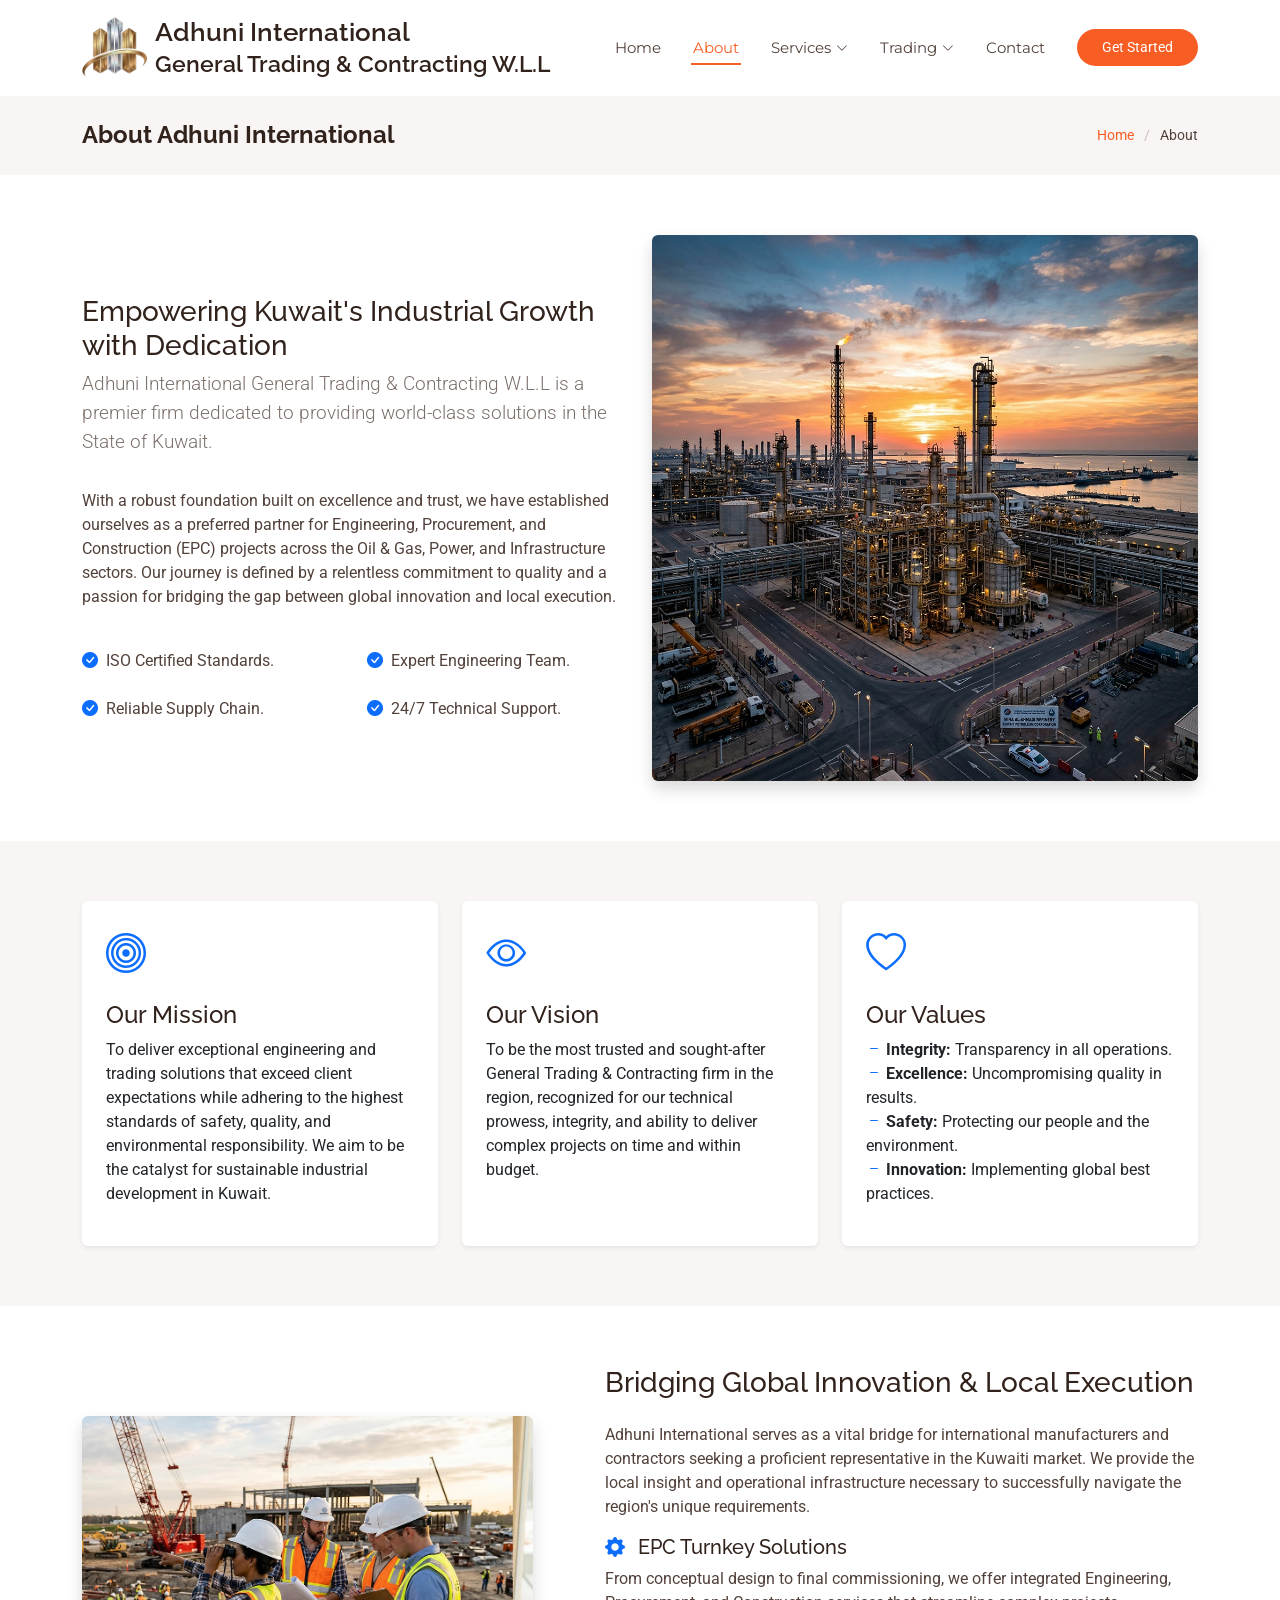
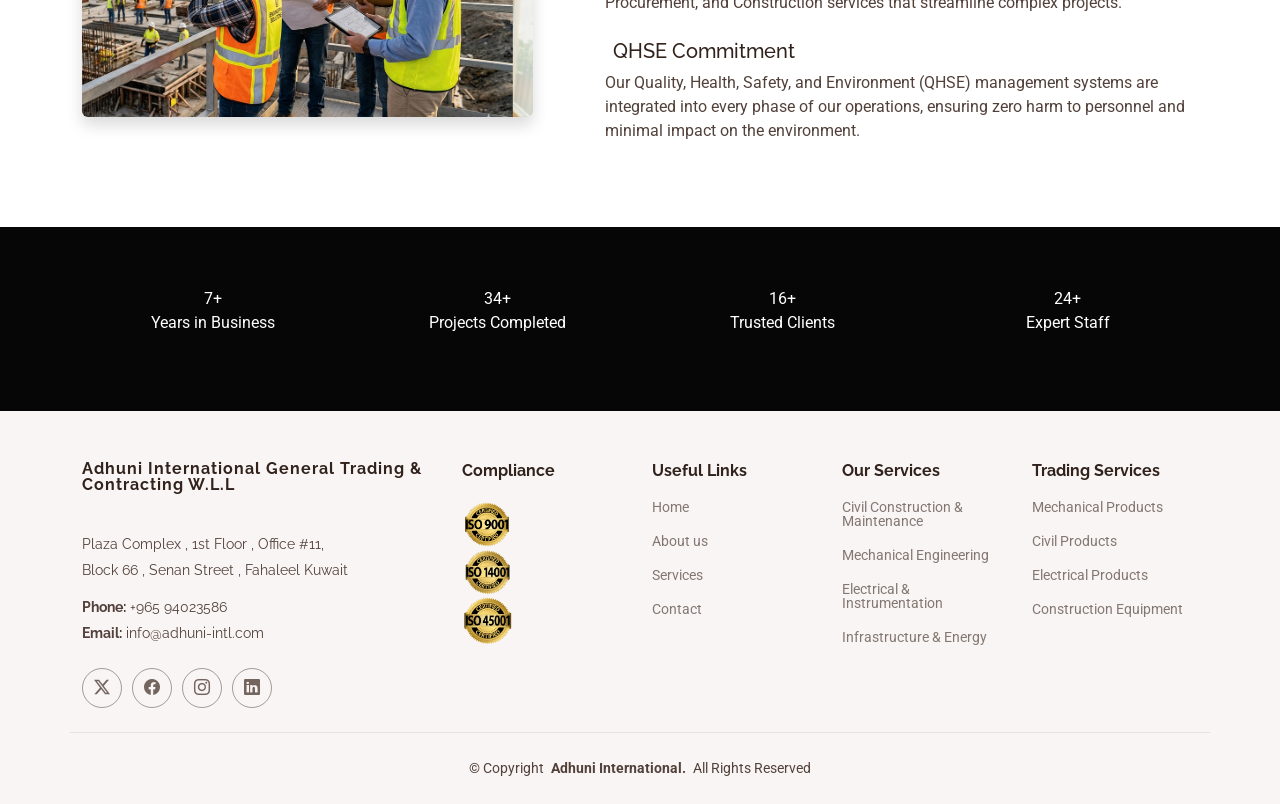
==== commit 1bca8a6c: "modified text content across pages, added ISO in footer" ====
--- a/about.html
+++ b/about.html
@@ -59,8 +59,8 @@
           </li>
           <li class="dropdown"><a href="trading.html#how-we-work"><span>Trading</span> <i class="bi bi-chevron-down toggle-dropdown"></i></a>
             <ul>
-              <li><a href="trading.html">Mechanical Materials</a></li>
-              <li><a href="trading.html">Civil Materials</a></li>
+              <li><a href="trading.html">Mechanical Products</a></li>
+              <li><a href="trading.html">Civil Products</a></li>
               <li><a href="trading.html">Electrical Products</a></li>
               <li><a href="trading.html">Construction Equipment</a></li>
             </ul>
@@ -104,25 +104,25 @@
                 <div class="col-md-6">
                   <div class="feature-item d-flex align-items-center">
                     <i class="bi bi-check-circle-fill text-primary me-2"></i>
-                    <span>ISO Certified Standards</span>
+                    <span>ISO Certified Standards.</span>
                   </div>
                 </div>
                 <div class="col-md-6">
                   <div class="feature-item d-flex align-items-center">
                     <i class="bi bi-check-circle-fill text-primary me-2"></i>
-                    <span>Expert Engineering Team</span>
+                    <span>Expert Engineering Team.</span>
                   </div>
                 </div>
                 <div class="col-md-6">
                   <div class="feature-item d-flex align-items-center">
                     <i class="bi bi-check-circle-fill text-primary me-2"></i>
-                    <span>Reliable Supply Chain</span>
+                    <span>Reliable Supply Chain.</span>
                   </div>
                 </div>
                 <div class="col-md-6">
                   <div class="feature-item d-flex align-items-center">
                     <i class="bi bi-check-circle-fill text-primary me-2"></i>
-                    <span>24/7 Technical Support</span>
+                    <span>24/7 Technical Support.</span>
                   </div>
                 </div>
               </div>
@@ -249,8 +249,8 @@
             <span class="sitename" style="font-size: medium;">Adhuni International General Trading & Contracting W.L.L</span>
           </a>
           <div class="footer-contact pt-3">
-            <p>Address Line 1</p>
-            <p>State of Kuwait</p>
+            <p>Plaza Complex , 1st Floor , Office #11,</p>
+            <p>Block 66 , Senan Street , Fahaleel Kuwait</p>
             <p class="mt-3"><strong>Phone:</strong> <span>+965 94023586</span></p>
             <p><strong>Email:</strong> <span>info@adhuni-intl.com</span></p>
           </div>
@@ -263,8 +263,10 @@
         </div>
 
         <div class="col-lg-2 col-md-3 footer-links">
-          <h4>About Us</h4>
-          <p>Adhuni International is a premier General Trading & Contracting firm in Kuwait, providing integrated EPC solutions for the Oil & Gas, Infrastructure, and Power sectors.</p>
+          <h4>Compliance</h4>
+          <p data-aos="fade-up" data-aos-delay="100">
+            <img src="assets/img/iso.png" alt="ISO" class="img-fluid" style="width: 30%;"/>
+          </p>
         </div>
 
         <div class="col-lg-2 col-md-3 footer-links">
@@ -290,8 +292,8 @@
         <div class="col-lg-2 col-md-3 footer-links">
           <h4>Trading Services</h4>
           <ul>
-            <li><a href="trading.html">Mechanical Materials</a></li>
-            <li><a href="trading.html">Civil Materials</a></li>
+            <li><a href="trading.html">Mechanical Products</a></li>
+            <li><a href="trading.html">Civil Products</a></li>
             <li><a href="trading.html">Electrical Products</a></li>
             <li><a href="trading.html">Construction Equipment</a></li>
           </ul>
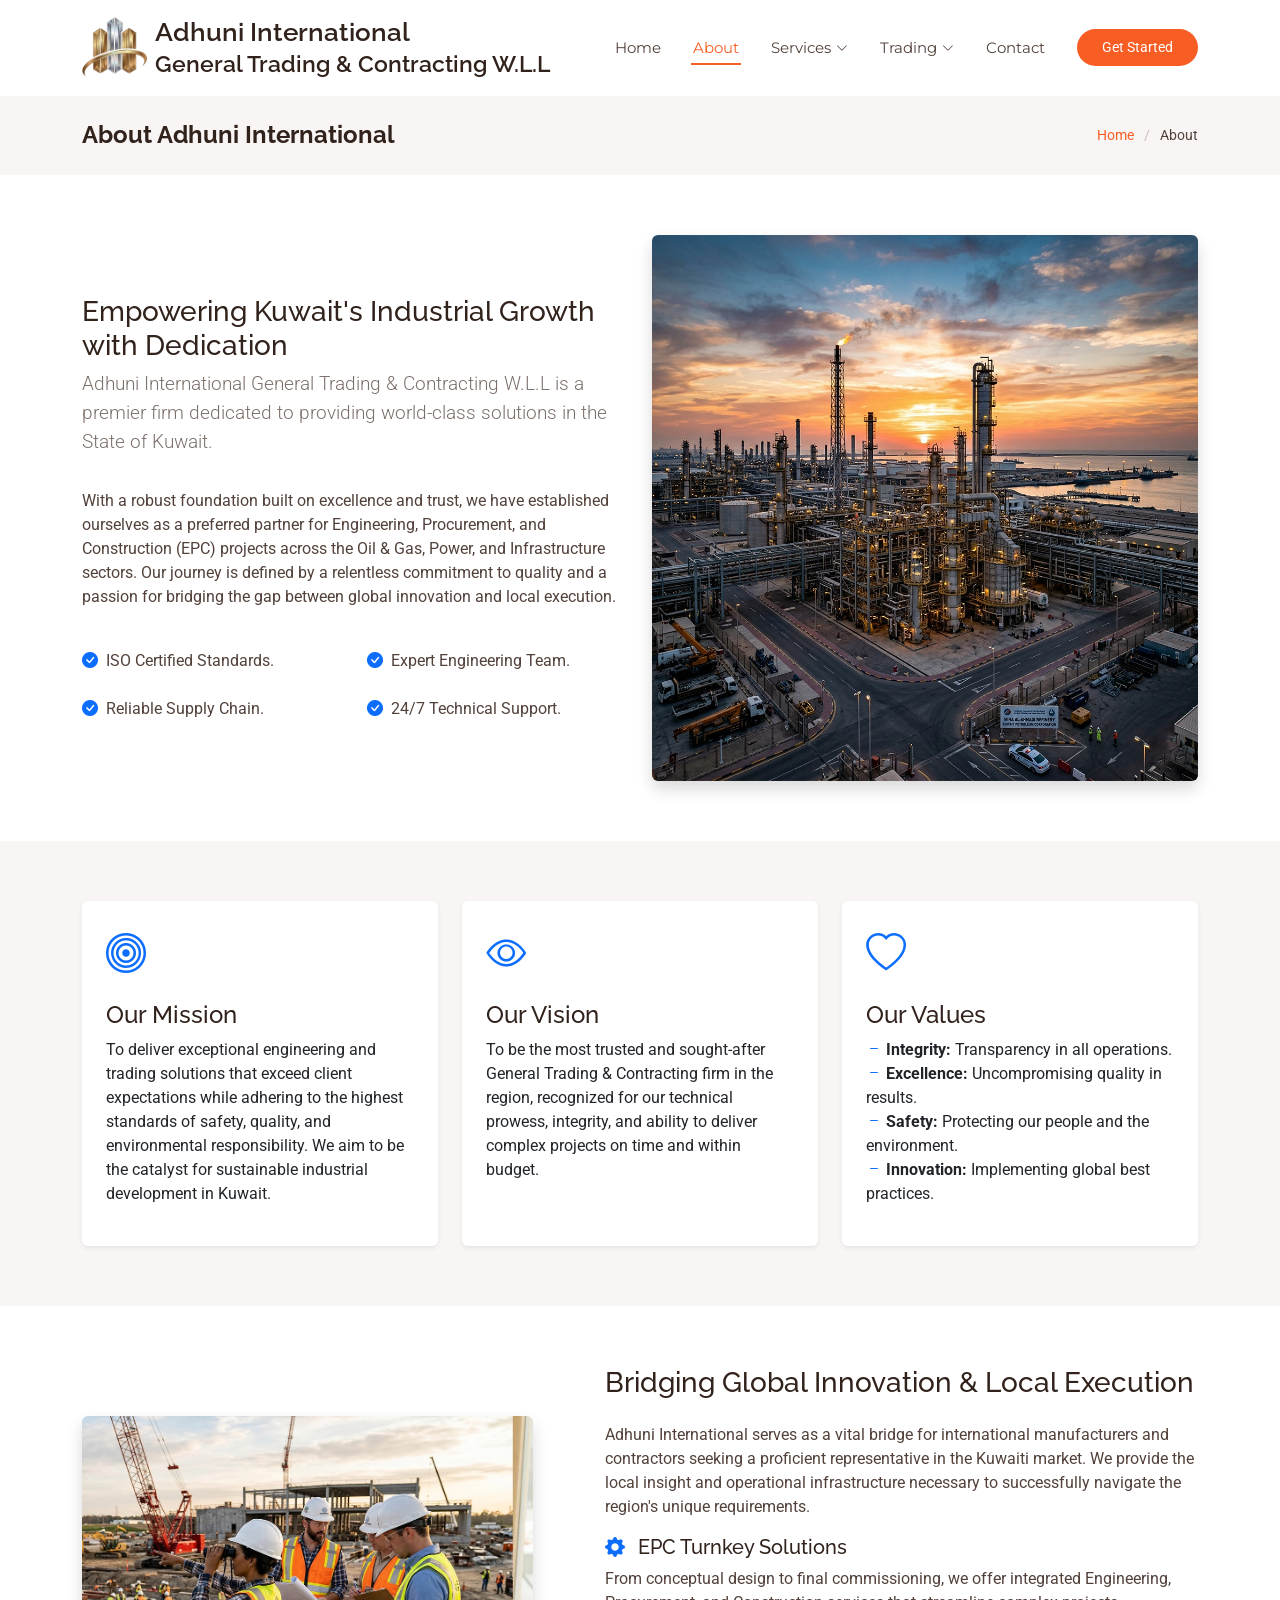
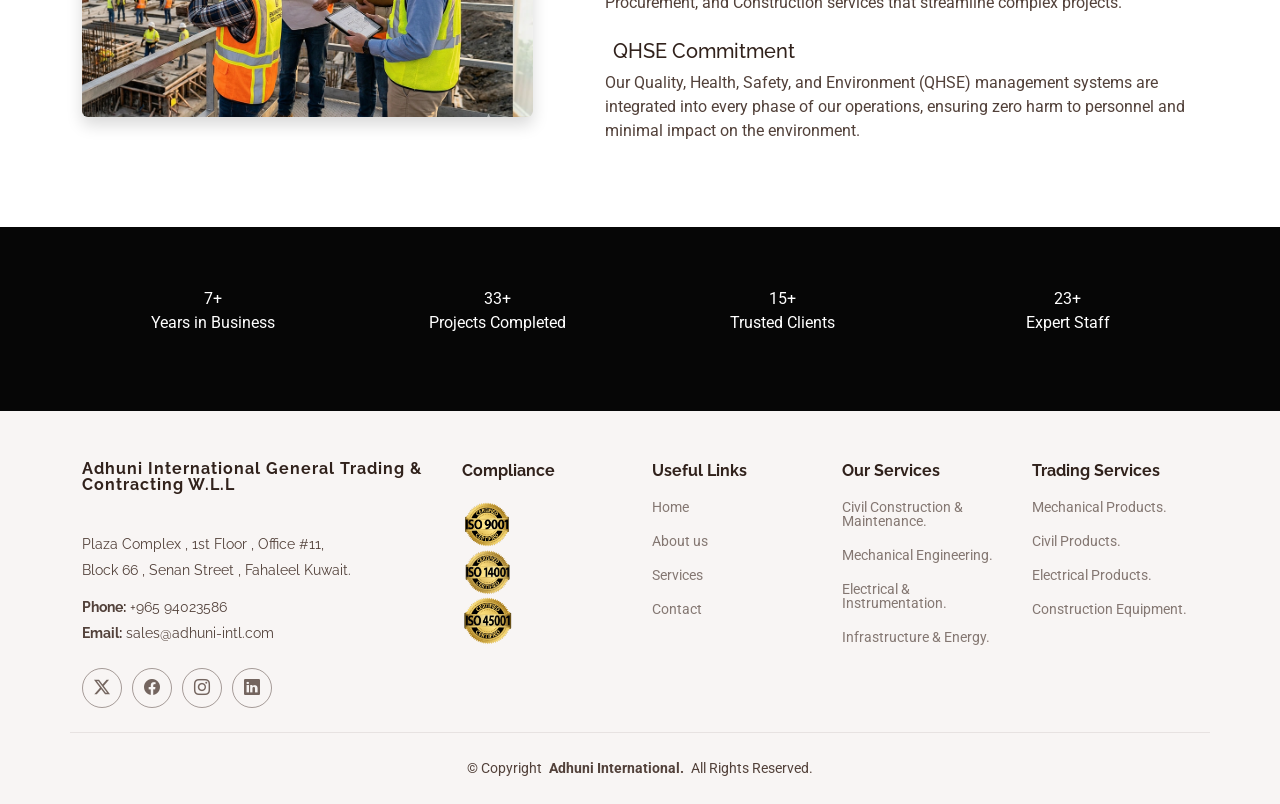
==== commit ff6ca38a: "few typo corrections, added India contact number" ====
--- a/about.html
+++ b/about.html
@@ -250,9 +250,9 @@
           </a>
           <div class="footer-contact pt-3">
             <p>Plaza Complex , 1st Floor , Office #11,</p>
-            <p>Block 66 , Senan Street , Fahaleel Kuwait</p>
+            <p>Block 66 , Senan Street , Fahaleel Kuwait.</p>
             <p class="mt-3"><strong>Phone:</strong> <span>+965 94023586</span></p>
-            <p><strong>Email:</strong> <span>info@adhuni-intl.com</span></p>
+            <p><strong>Email:</strong> <span>sales@adhuni-intl.com</span></p>
           </div>
           <div class="social-links d-flex mt-4">
             <a href=""><i class="bi bi-twitter-x"></i></a>
@@ -282,20 +282,20 @@
         <div class="col-lg-2 col-md-3 footer-links">
           <h4>Our Services</h4>
           <ul>
-            <li><a href="service-details.html#civil">Civil Construction & Maintenance</a></li>
-            <li><a href="service-details.html#mechanical">Mechanical Engineering</a></li>
-            <li><a href="service-details.html#electrical">Electrical & Instrumentation</a></li>
-            <li><a href="service-details.html#infrastructure">Infrastructure & Energy</a></li>
+            <li><a href="service-details.html#civil">Civil Construction & Maintenance.</a></li>
+            <li><a href="service-details.html#mechanical">Mechanical Engineering.</a></li>
+            <li><a href="service-details.html#electrical">Electrical & Instrumentation.</a></li>
+            <li><a href="service-details.html#infrastructure">Infrastructure & Energy.</a></li>
           </ul>
         </div>
 
         <div class="col-lg-2 col-md-3 footer-links">
           <h4>Trading Services</h4>
           <ul>
-            <li><a href="trading.html">Mechanical Products</a></li>
-            <li><a href="trading.html">Civil Products</a></li>
-            <li><a href="trading.html">Electrical Products</a></li>
-            <li><a href="trading.html">Construction Equipment</a></li>
+            <li><a href="trading.html">Mechanical Products.</a></li>
+            <li><a href="trading.html">Civil Products.</a></li>
+            <li><a href="trading.html">Electrical Products.</a></li>
+            <li><a href="trading.html">Construction Equipment.</a></li>
           </ul>
         </div>
 
@@ -303,7 +303,7 @@
     </div>
 
     <div class="container copyright text-center mt-4">
-      <p>© <span>Copyright</span> <strong class="px-1 sitename">Adhuni International.</strong> <span>All Rights Reserved</span></p>
+      <p>© <span>Copyright</span> <strong class="px-1 sitename">Adhuni International.</strong> <span>All Rights Reserved.</span></p>
     </div>
 
   </footer>
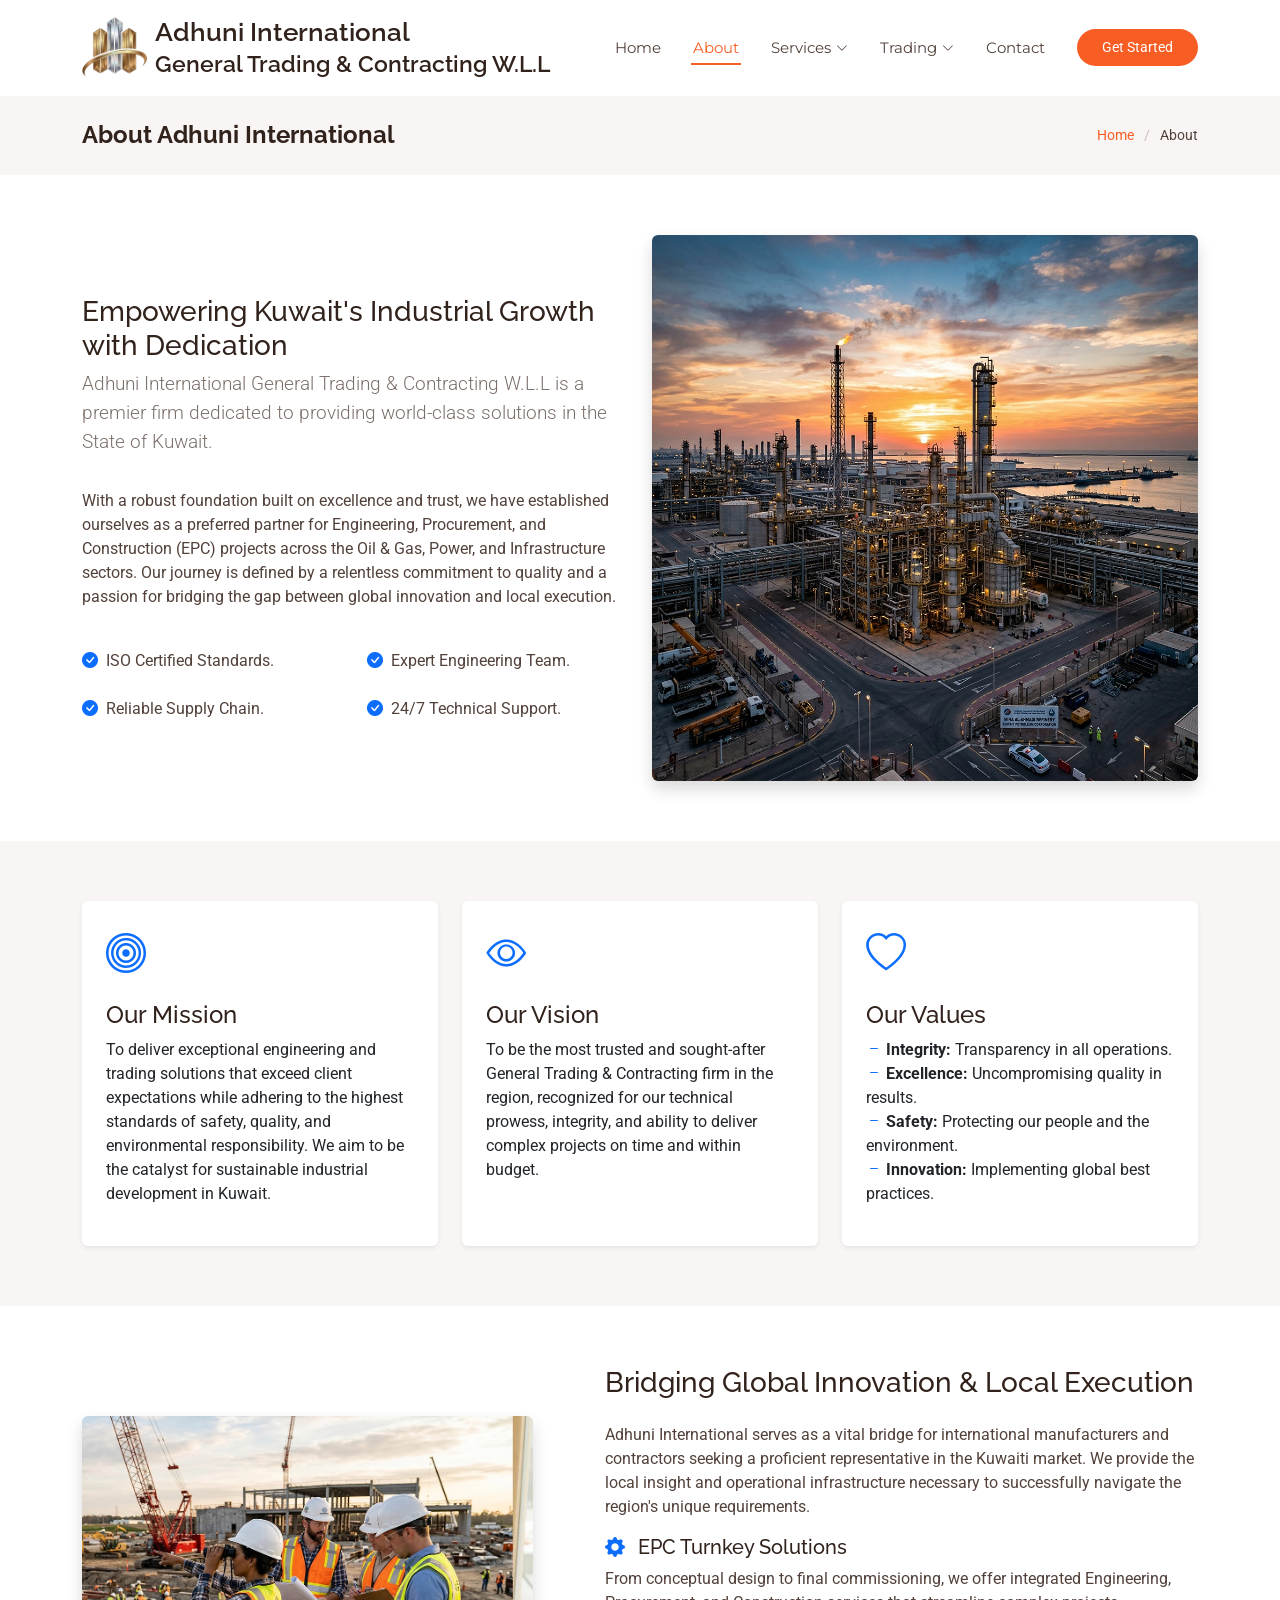
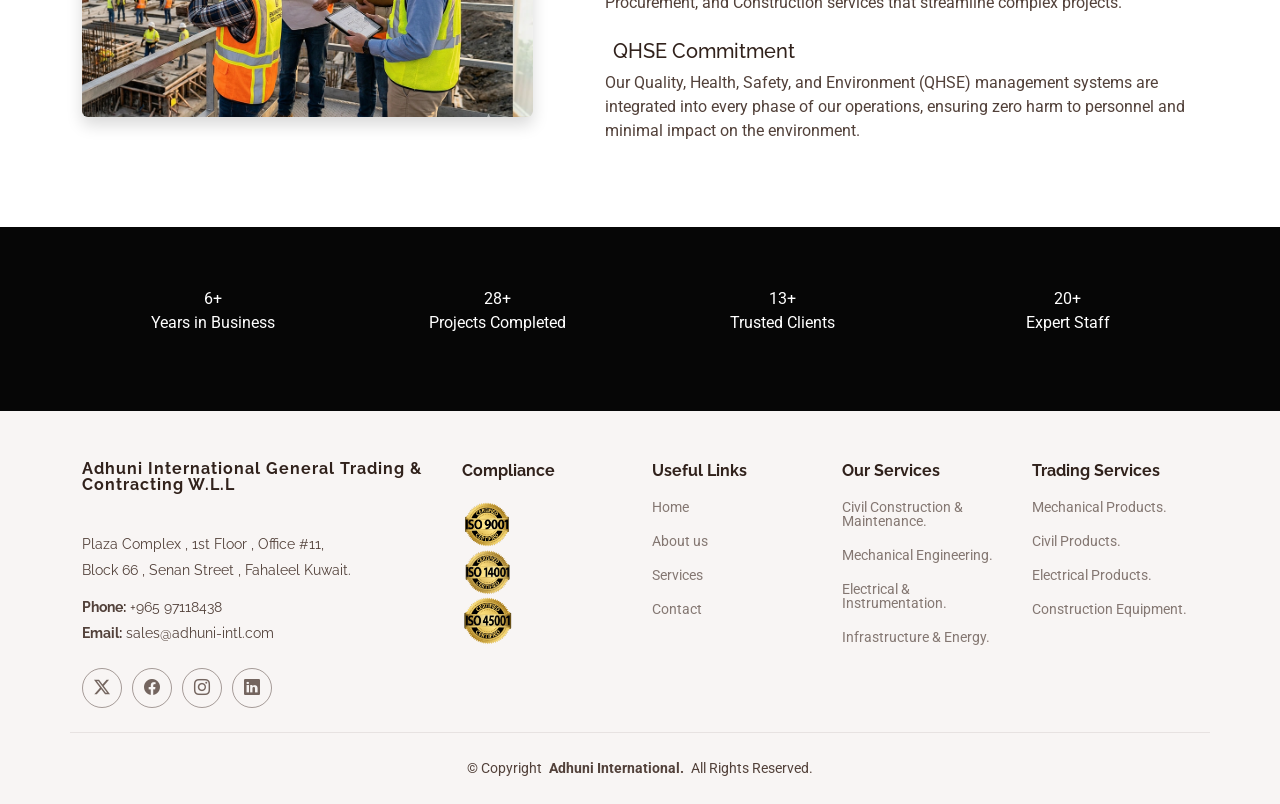
==== commit 0e1c6ac3: "changed contact phone number" ====
--- a/about.html
+++ b/about.html
@@ -251,7 +251,7 @@
           <div class="footer-contact pt-3">
             <p>Plaza Complex , 1st Floor , Office #11,</p>
             <p>Block 66 , Senan Street , Fahaleel Kuwait.</p>
-            <p class="mt-3"><strong>Phone:</strong> <span>+965 94023586</span></p>
+            <p class="mt-3"><strong>Phone:</strong> <span>+965 97118438</span></p>
             <p><strong>Email:</strong> <span>sales@adhuni-intl.com</span></p>
           </div>
           <div class="social-links d-flex mt-4">
